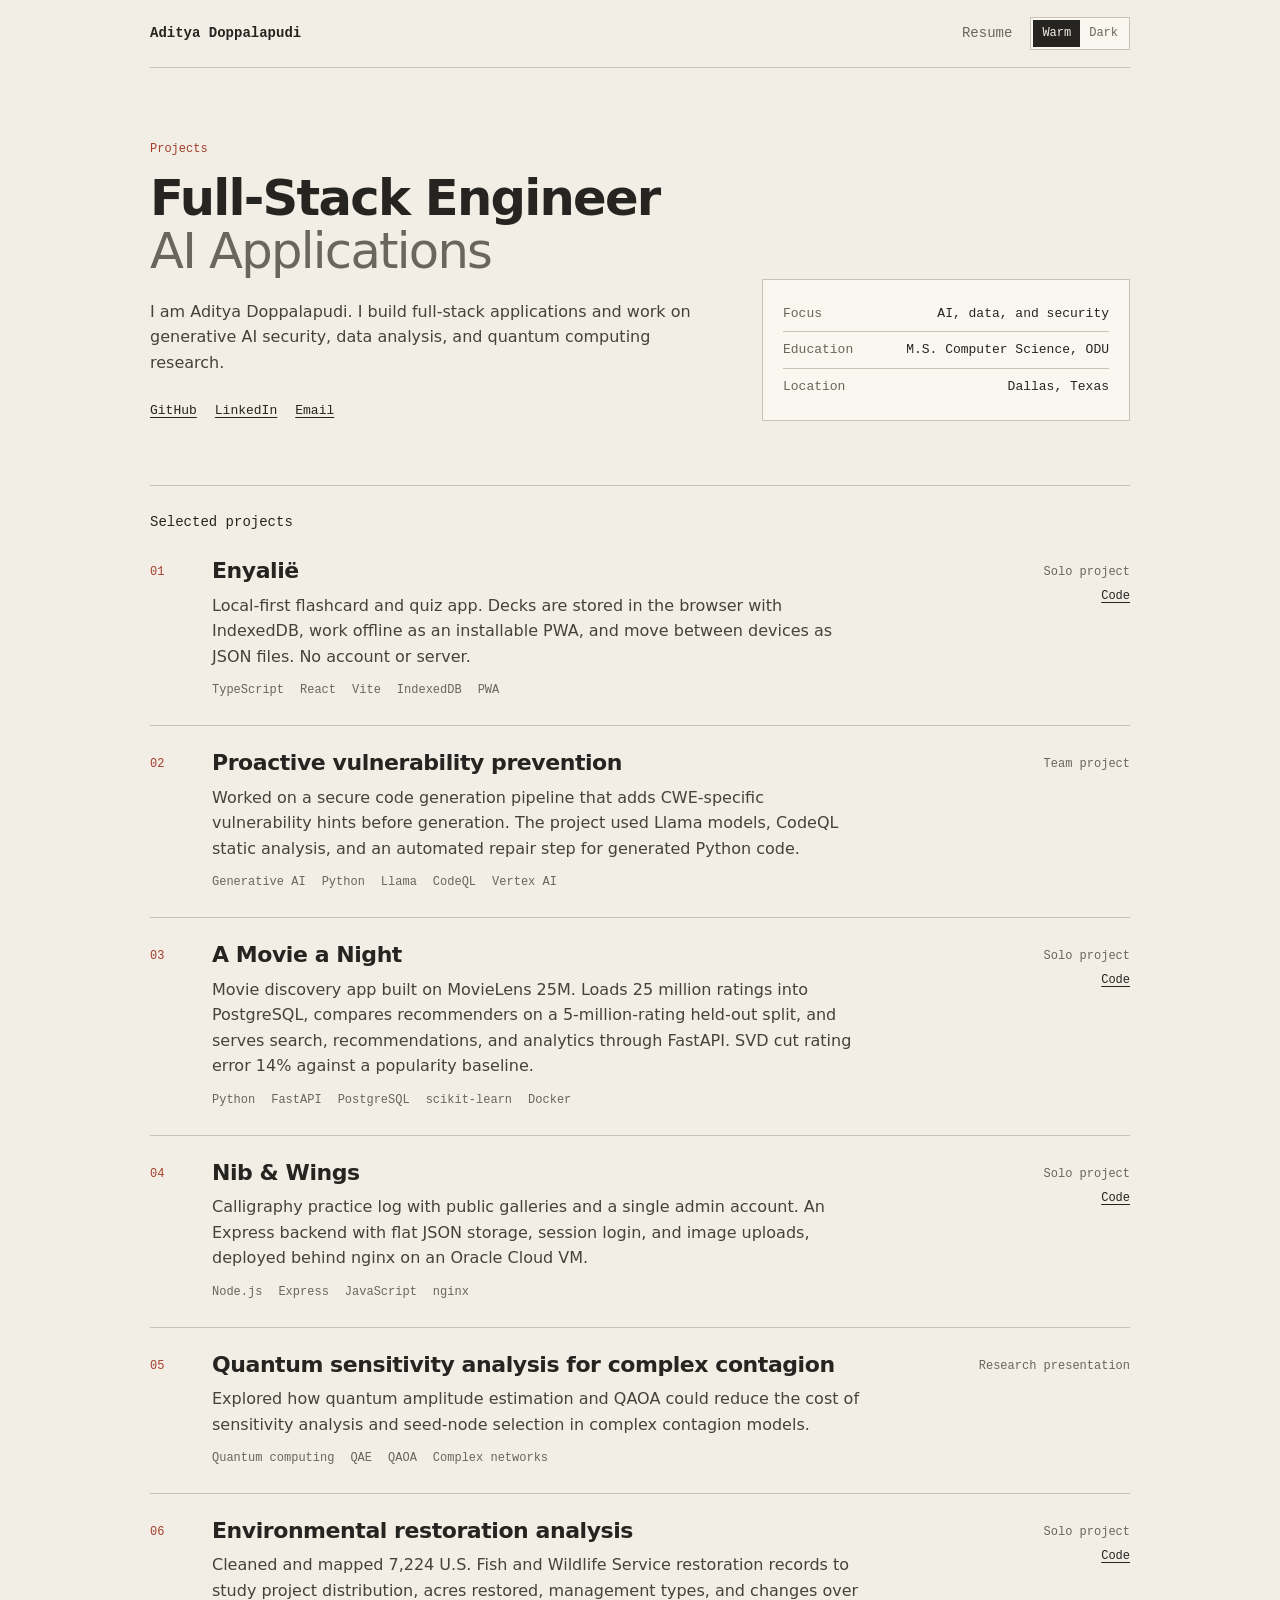
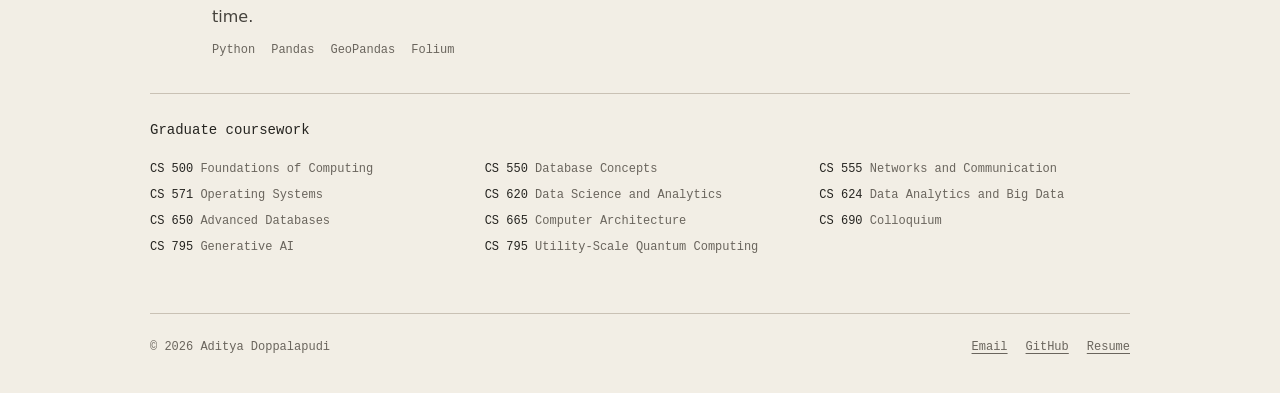
==== index.html @ 21e7d908 "Update resume" ====
<!doctype html>
<html lang="en">
<head>
  <meta charset="utf-8">
  <meta name="viewport" content="width=device-width, initial-scale=1">
  <meta name="description" content="Aditya Doppalapudi, full-stack engineer. Projects in web applications, AI security, data, and quantum computing.">
  <title>Aditya Doppalapudi | Projects</title>
  <script>
    (() => {
      const savedTheme = localStorage.getItem("portfolio-theme");
      const defaultTheme = window.matchMedia("(prefers-color-scheme: dark)").matches ? "dark" : "warm";
      document.documentElement.dataset.theme = savedTheme || defaultTheme;
    })();
  </script>
  <link rel="stylesheet" href="style.css">
</head>
<body>
  <div class="page" id="top">
    <header class="site-header">
      <a class="brand" href="#top">Aditya Doppalapudi</a>
      <div class="header-actions">
        <a href="resume.pdf" target="_blank" rel="noopener">Resume</a>
        <button class="theme-toggle" type="button">
          <span data-theme-option="warm">Warm</span>
          <span data-theme-option="dark">Dark</span>
        </button>
      </div>
    </header>

    <main>
      <section class="intro">
        <div>
          <p class="eyebrow">Projects</p>
          <h1>Full-Stack Engineer <span>AI Applications</span></h1>
          <p class="lede">I am Aditya Doppalapudi. I build full-stack applications and work on generative AI security, data analysis, and quantum computing research.</p>
          <div class="links">
            <a href="https://github.com/adidoppalapudi" target="_blank" rel="noopener">GitHub</a>
            <a href="https://www.linkedin.com/in/adityadoppalapudi/" target="_blank" rel="noopener">LinkedIn</a>
            <a href="mailto:aditya.doppalapudi@gmail.com">Email</a>
          </div>
        </div>
        <dl class="facts">
          <div><dt>Focus</dt><dd>AI, data, and security</dd></div>
          <div><dt>Education</dt><dd>M.S. Computer Science, ODU</dd></div>
          <div><dt>Location</dt><dd>Dallas, Texas</dd></div>
        </dl>
      </section>

      <section class="projects" aria-labelledby="projects-heading">
        <h2 id="projects-heading">Selected projects</h2>
        <div class="project-list">
          <article class="project">
            <span class="project-num" aria-hidden="true">01</span>
            <div class="project-body">
              <h3>Enyalië</h3>
              <p>Local-first flashcard and quiz app. Decks are stored in the browser with IndexedDB, work offline as an installable PWA, and move between devices as JSON files. No account or server.</p>
              <ul class="tags" aria-label="Technologies used">
                <li>TypeScript</li><li>React</li><li>Vite</li><li>IndexedDB</li><li>PWA</li>
              </ul>
            </div>
            <div class="project-meta">
              <span>Solo project</span>
              <a href="https://github.com/adidoppalapudi/enyalie" target="_blank" rel="noopener">Code</a>
            </div>
          </article>

          <article class="project">
            <span class="project-num" aria-hidden="true">02</span>
            <div class="project-body">
              <h3>Proactive vulnerability prevention</h3>
              <p>Worked on a secure code generation pipeline that adds CWE-specific vulnerability hints before generation. The project used Llama models, CodeQL static analysis, and an automated repair step for generated Python code.</p>
              <ul class="tags" aria-label="Technologies used">
                <li>Generative AI</li><li>Python</li><li>Llama</li><li>CodeQL</li><li>Vertex AI</li>
              </ul>
            </div>
            <div class="project-meta">
              <span>Team project</span>
            </div>
          </article>

          <article class="project">
            <span class="project-num" aria-hidden="true">03</span>
            <div class="project-body">
              <h3>A Movie a Night</h3>
              <p>Movie discovery app built on MovieLens 25M. Loads 25 million ratings into PostgreSQL, compares recommenders on a 5-million-rating held-out split, and serves search, recommendations, and analytics through FastAPI. SVD cut rating error 14% against a popularity baseline.</p>
              <ul class="tags" aria-label="Technologies used">
                <li>Python</li><li>FastAPI</li><li>PostgreSQL</li><li>scikit-learn</li><li>Docker</li>
              </ul>
            </div>
            <div class="project-meta">
              <span>Solo project</span>
              <a href="https://github.com/adidoppalapudi/a-movie-a-night" target="_blank" rel="noopener">Code</a>
            </div>
          </article>

          <article class="project">
            <span class="project-num" aria-hidden="true">04</span>
            <div class="project-body">
              <h3>Nib &amp; Wings</h3>
              <p>Calligraphy practice log with public galleries and a single admin account. An Express backend with flat JSON storage, session login, and image uploads, deployed behind nginx on an Oracle Cloud VM.</p>
              <ul class="tags" aria-label="Technologies used">
                <li>Node.js</li><li>Express</li><li>JavaScript</li><li>nginx</li>
              </ul>
            </div>
            <div class="project-meta">
              <span>Solo project</span>
              <a href="https://github.com/adidoppalapudi/nibs-and-wings" target="_blank" rel="noopener">Code</a>
            </div>
          </article>

          <article class="project">
            <span class="project-num" aria-hidden="true">05</span>
            <div class="project-body">
              <h3>Quantum sensitivity analysis for complex contagion</h3>
              <p>Explored how quantum amplitude estimation and QAOA could reduce the cost of sensitivity analysis and seed-node selection in complex contagion models.</p>
              <ul class="tags" aria-label="Topics covered">
                <li>Quantum computing</li><li>QAE</li><li>QAOA</li><li>Complex networks</li>
              </ul>
            </div>
            <div class="project-meta">
              <span>Research presentation</span>
            </div>
          </article>

          <article class="project">
            <span class="project-num" aria-hidden="true">06</span>
            <div class="project-body">
              <h3>Environmental restoration analysis</h3>
              <p>Cleaned and mapped 7,224 U.S. Fish and Wildlife Service restoration records to study project distribution, acres restored, management types, and changes over time.</p>
              <ul class="tags" aria-label="Technologies used">
                <li>Python</li><li>Pandas</li><li>GeoPandas</li><li>Folium</li>
              </ul>
            </div>
            <div class="project-meta">
              <span>Solo project</span>
              <a href="https://github.com/adidoppalapudi/CS620_Restoration_Projects" target="_blank" rel="noopener">Code</a>
            </div>
          </article>
        </div>
      </section>

      <section class="coursework" aria-labelledby="coursework-heading">
        <h2 id="coursework-heading">Graduate coursework</h2>
        <ul>
          <li><b>CS 500</b> Foundations of Computing</li>
          <li><b>CS 550</b> Database Concepts</li>
          <li><b>CS 555</b> Networks and Communication</li>
          <li><b>CS 571</b> Operating Systems</li>
          <li><b>CS 620</b> Data Science and Analytics</li>
          <li><b>CS 624</b> Data Analytics and Big Data</li>
          <li><b>CS 650</b> Advanced Databases</li>
          <li><b>CS 665</b> Computer Architecture</li>
          <li><b>CS 690</b> Colloquium</li>
          <li><b>CS 795</b> Generative AI</li>
          <li><b>CS 795</b> Utility-Scale Quantum Computing</li>
        </ul>
      </section>
    </main>

    <footer class="site-footer">
      <span>© 2026 Aditya Doppalapudi</span>
      <div>
        <a href="mailto:aditya.doppalapudi@gmail.com">Email</a>
        <a href="https://github.com/adidoppalapudi" target="_blank" rel="noopener">GitHub</a>
        <a href="resume.pdf" target="_blank" rel="noopener">Resume</a>
      </div>
    </footer>
  </div>

  <script>
    const root = document.documentElement;
    const toggle = document.querySelector(".theme-toggle");

    function updateThemeToggle() {
      const current = root.dataset.theme === "dark" ? "dark" : "warm";
      const next = current === "dark" ? "warm" : "dark";
      toggle.setAttribute("aria-label", `Color theme: ${current}. Switch to ${next}.`);
    }

    toggle.addEventListener("click", () => {
      root.dataset.theme = root.dataset.theme === "dark" ? "warm" : "dark";
      localStorage.setItem("portfolio-theme", root.dataset.theme);
      updateThemeToggle();
    });

    updateThemeToggle();
  </script>
</body>
</html>
---- style.css ----
:root {
  --background: #f2eee5;
  --surface: #faf7f0;
  --border: #c9c1b4;
  --text: #252420;
  --prose: #45423c;
  --muted: #6a655d;
  --accent: #a33d2c;

  --mono: ui-monospace, SFMono-Regular, Consolas, monospace;
  --sans: system-ui, -apple-system, "Segoe UI", Roboto, Helvetica, Arial, sans-serif;
}

:root[data-theme="dark"] {
  --background: #141210;
  --surface: #1c1917;
  --border: #38322d;
  --text: #ede8e0;
  --prose: #cbc4ba;
  --muted: #a0988d;
  --accent: #ec7a62;
}

* {
  box-sizing: border-box;
}

html {
  scroll-behavior: smooth;
}

body {
  margin: 0;
  background: var(--background);
  color: var(--text);
  font: 14px/1.65 var(--mono);
  transition: background 180ms ease, color 180ms ease;
}

a {
  color: inherit;
  text-underline-offset: 3px;
}

.page {
  width: min(980px, calc(100% - 40px));
  margin: auto;
}

.site-header {
  min-height: 68px;
  display: flex;
  align-items: center;
  justify-content: space-between;
  gap: 20px;
  border-bottom: 1px solid var(--border);
}

.brand,
.header-actions a {
  text-decoration: none;
}

.brand {
  font-weight: 700;
}

.header-actions {
  display: flex;
  align-items: center;
  gap: 18px;
}

.header-actions a,
.site-footer {
  color: var(--muted);
}

.header-actions a:hover,
.site-footer a:hover,
.links a:hover,
.project-meta a:hover {
  color: var(--accent);
}

.theme-toggle {
  display: flex;
  padding: 2px;
  border: 1px solid var(--border);
  background: var(--surface);
  color: var(--muted);
  font: inherit;
  font-size: 12px;
  cursor: pointer;
}

.theme-toggle span {
  padding: 4px 9px;
}

:root:not([data-theme="dark"]) .theme-toggle [data-theme-option="warm"],
:root[data-theme="dark"] .theme-toggle [data-theme-option="dark"] {
  background: var(--text);
  color: var(--background);
}

.theme-toggle:hover {
  border-color: var(--accent);
}

.intro {
  display: grid;
  grid-template-columns: 1.5fr 1fr;
  gap: 60px;
  padding: 72px 0 64px;
}

.eyebrow,
.project-num {
  color: var(--accent);
  font-size: 12px;
}

.eyebrow {
  margin: 0;
}

h1 {
  margin: 12px 0 20px;
  font: 700 clamp(2rem, 4.4vw, 3.1rem)/1.08 var(--sans);
  letter-spacing: -0.035em;
}

h1 span {
  display: block;
  color: var(--muted);
  font-weight: 400;
}

.lede,
.project-body p {
  margin: 0;
  color: var(--prose);
  font: 16px/1.6 var(--sans);
}

.lede {
  max-width: 54ch;
}

.links {
  display: flex;
  flex-wrap: wrap;
  gap: 18px;
  margin-top: 24px;
  font-size: 13px;
}

.facts {
  align-self: end;
  margin: 0;
  padding: 16px 20px;
  border: 1px solid var(--border);
  background: var(--surface);
  font-size: 13px;
}

.facts div {
  display: flex;
  justify-content: space-between;
  gap: 20px;
  padding: 7px 0;
  border-bottom: 1px solid var(--border);
}

.facts div:last-child {
  border: 0;
}

.facts dt {
  color: var(--muted);
}

.facts dd {
  margin: 0;
  text-align: right;
}

.projects,
.coursework {
  border-top: 1px solid var(--border);
  padding: 25px 0 0;
}

h2 {
  margin: 0 0 18px;
  font-size: 14px;
  font-weight: 500;
}

.project {
  display: grid;
  grid-template-columns: 2.75rem minmax(0, 1fr) auto;
  column-gap: 18px;
  padding: 24px 0;
  border-top: 1px solid var(--border);
}

.project:first-child {
  border-top: 0;
  padding-top: 6px;
}

.project-num,
.project-meta {
  padding-top: 5px;
}

.project h3 {
  margin: 0 0 8px;
  font: 700 22px/1.2 var(--sans);
  letter-spacing: -0.02em;
}

.project-body p {
  max-width: 64ch;
}

.tags {
  display: flex;
  flex-wrap: wrap;
  gap: 4px 16px;
  margin: 12px 0 0;
  padding: 0;
  list-style: none;
}

.tags,
.project-meta,
.coursework ul {
  color: var(--muted);
  font-size: 12px;
}

.project-meta {
  display: flex;
  flex-direction: column;
  align-items: flex-end;
  gap: 4px;
  min-width: 9.5rem;
}

.project-meta a {
  color: var(--text);
}

.coursework {
  margin-top: 8px;
}

.coursework ul {
  display: grid;
  grid-template-columns: repeat(3, 1fr);
  gap: 6px 24px;
  padding: 0;
  margin: 0;
  list-style: none;
}

.coursework b {
  color: var(--text);
  font-weight: 500;
}

.site-footer {
  display: flex;
  justify-content: space-between;
  gap: 20px;
  margin-top: 56px;
  padding: 24px 0 35px;
  border-top: 1px solid var(--border);
  font-size: 12px;
}

.site-footer div {
  display: flex;
  flex-wrap: wrap;
  gap: 18px;
}

@media (max-width: 760px) {
  .page {
    width: min(100% - 32px, 980px);
  }

  .intro,
  .coursework ul {
    grid-template-columns: 1fr;
  }

  .intro {
    gap: 30px;
    padding: 52px 0;
  }

  .facts {
    max-width: 440px;
  }

  .project {
    grid-template-columns: 2rem minmax(0, 1fr);
    column-gap: 12px;
  }

  .project-meta {
    grid-column: 2;
    flex-direction: row;
    justify-content: space-between;
    min-width: 0;
    padding-top: 12px;
  }

  .site-footer {
    display: block;
  }

  .site-footer div {
    margin-top: 14px;
  }
}

@media (prefers-reduced-motion: reduce) {
  *,
  *::before,
  *::after {
    scroll-behavior: auto !important;
    transition: none !important;
  }
}
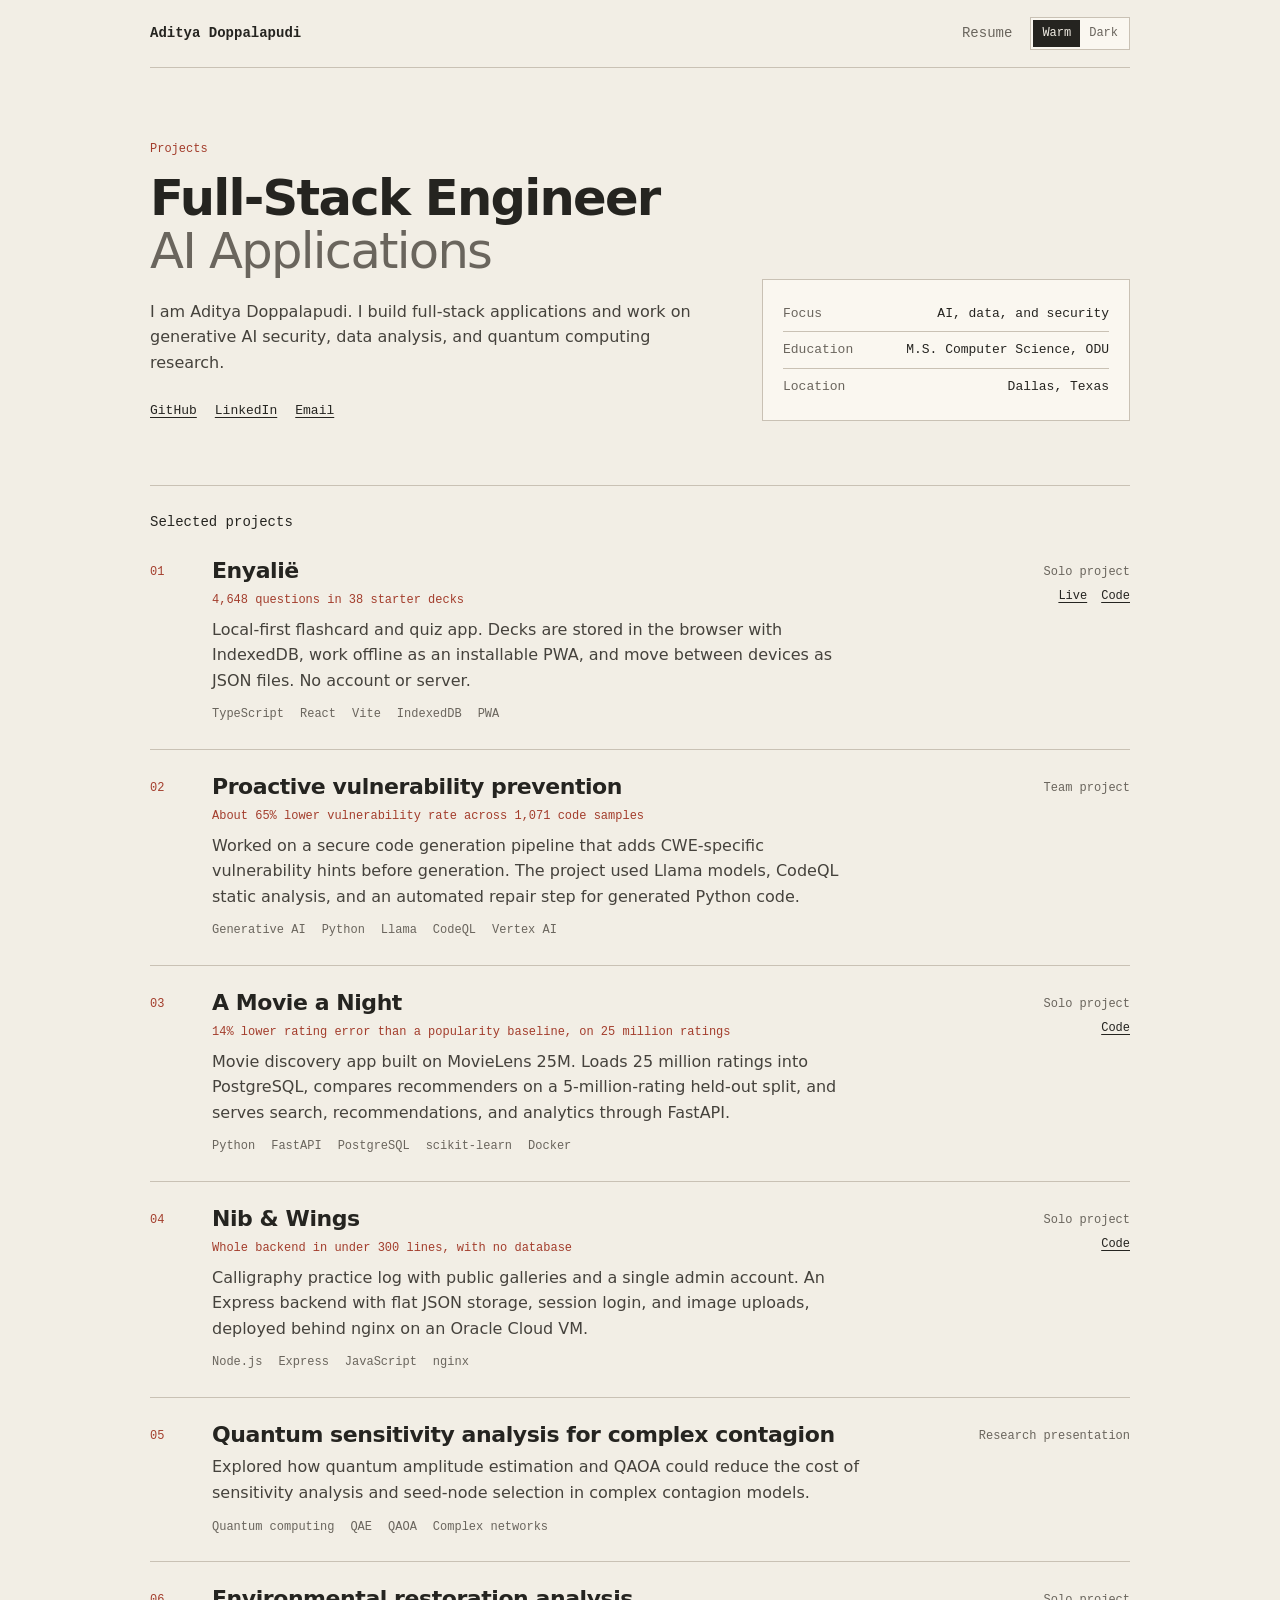
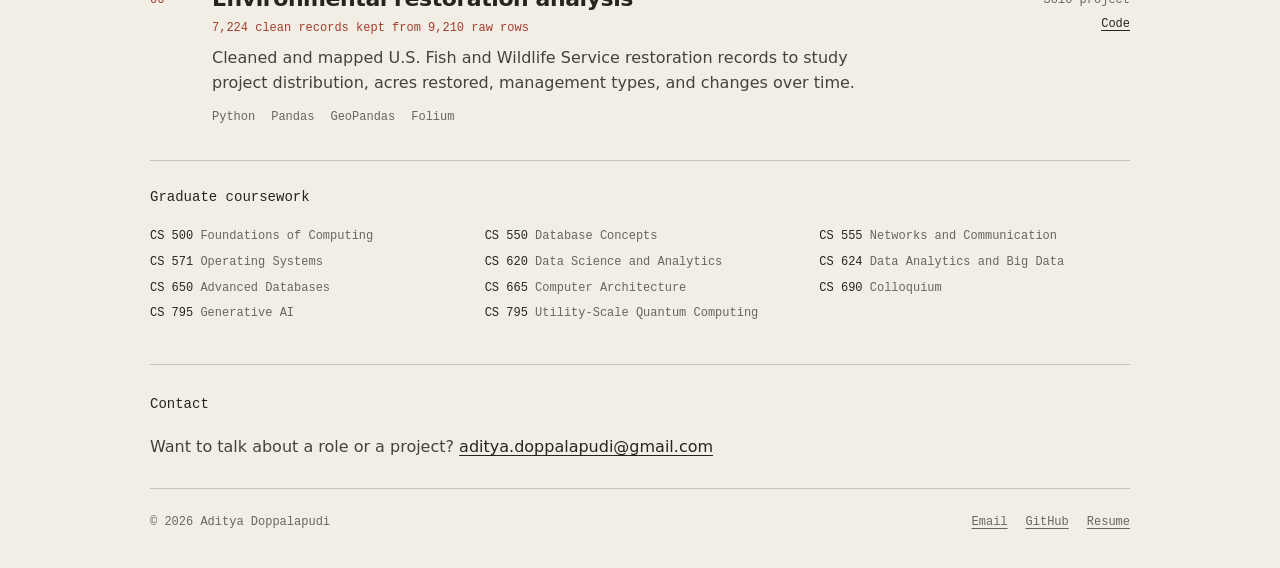
==== commit 36bdbf77: "Add project results, Enyalie live link and contact section" ====
--- a/index.html
+++ b/index.html
@@ -53,6 +53,7 @@
             <span class="project-num" aria-hidden="true">01</span>
             <div class="project-body">
               <h3>Enyalië</h3>
+              <p class="project-result">4,648 questions in 38 starter decks</p>
               <p>Local-first flashcard and quiz app. Decks are stored in the browser with IndexedDB, work offline as an installable PWA, and move between devices as JSON files. No account or server.</p>
               <ul class="tags" aria-label="Technologies used">
                 <li>TypeScript</li><li>React</li><li>Vite</li><li>IndexedDB</li><li>PWA</li>
@@ -60,7 +61,10 @@
             </div>
             <div class="project-meta">
               <span>Solo project</span>
-              <a href="https://github.com/adidoppalapudi/enyalie" target="_blank" rel="noopener">Code</a>
+              <span class="project-links">
+                <a href="https://adidoppalapudi.github.io/enyalie/" target="_blank" rel="noopener">Live</a>
+                <a href="https://github.com/adidoppalapudi/enyalie" target="_blank" rel="noopener">Code</a>
+              </span>
             </div>
           </article>
 
@@ -68,6 +72,7 @@
             <span class="project-num" aria-hidden="true">02</span>
             <div class="project-body">
               <h3>Proactive vulnerability prevention</h3>
+              <p class="project-result">About 65% lower vulnerability rate across 1,071 code samples</p>
               <p>Worked on a secure code generation pipeline that adds CWE-specific vulnerability hints before generation. The project used Llama models, CodeQL static analysis, and an automated repair step for generated Python code.</p>
               <ul class="tags" aria-label="Technologies used">
                 <li>Generative AI</li><li>Python</li><li>Llama</li><li>CodeQL</li><li>Vertex AI</li>
@@ -82,7 +87,8 @@
             <span class="project-num" aria-hidden="true">03</span>
             <div class="project-body">
               <h3>A Movie a Night</h3>
-              <p>Movie discovery app built on MovieLens 25M. Loads 25 million ratings into PostgreSQL, compares recommenders on a 5-million-rating held-out split, and serves search, recommendations, and analytics through FastAPI. SVD cut rating error 14% against a popularity baseline.</p>
+              <p class="project-result">14% lower rating error than a popularity baseline, on 25 million ratings</p>
+              <p>Movie discovery app built on MovieLens 25M. Loads 25 million ratings into PostgreSQL, compares recommenders on a 5-million-rating held-out split, and serves search, recommendations, and analytics through FastAPI.</p>
               <ul class="tags" aria-label="Technologies used">
                 <li>Python</li><li>FastAPI</li><li>PostgreSQL</li><li>scikit-learn</li><li>Docker</li>
               </ul>
@@ -97,6 +103,7 @@
             <span class="project-num" aria-hidden="true">04</span>
             <div class="project-body">
               <h3>Nib &amp; Wings</h3>
+              <p class="project-result">Whole backend in under 300 lines, with no database</p>
               <p>Calligraphy practice log with public galleries and a single admin account. An Express backend with flat JSON storage, session login, and image uploads, deployed behind nginx on an Oracle Cloud VM.</p>
               <ul class="tags" aria-label="Technologies used">
                 <li>Node.js</li><li>Express</li><li>JavaScript</li><li>nginx</li>
@@ -126,7 +133,8 @@
             <span class="project-num" aria-hidden="true">06</span>
             <div class="project-body">
               <h3>Environmental restoration analysis</h3>
-              <p>Cleaned and mapped 7,224 U.S. Fish and Wildlife Service restoration records to study project distribution, acres restored, management types, and changes over time.</p>
+              <p class="project-result">7,224 clean records kept from 9,210 raw rows</p>
+              <p>Cleaned and mapped U.S. Fish and Wildlife Service restoration records to study project distribution, acres restored, management types, and changes over time.</p>
               <ul class="tags" aria-label="Technologies used">
                 <li>Python</li><li>Pandas</li><li>GeoPandas</li><li>Folium</li>
               </ul>
@@ -155,6 +163,11 @@
           <li><b>CS 795</b> Utility-Scale Quantum Computing</li>
         </ul>
       </section>
+
+      <section class="contact" aria-labelledby="contact-heading">
+        <h2 id="contact-heading">Contact</h2>
+        <p>Want to talk about a role or a project? <a href="mailto:aditya.doppalapudi@gmail.com">aditya.doppalapudi@gmail.com</a></p>
+      </section>
     </main>
 
     <footer class="site-footer">
--- a/style.css
+++ b/style.css
@@ -78,6 +78,7 @@
 
 .header-actions a:hover,
 .site-footer a:hover,
+.contact a:hover,
 .links a:hover,
 .project-meta a:hover {
   color: var(--accent);
@@ -217,13 +218,20 @@
 }
 
 .project h3 {
-  margin: 0 0 8px;
+  margin: 0 0 6px;
   font: 700 22px/1.2 var(--sans);
   letter-spacing: -0.02em;
 }
 
 .project-body p {
   max-width: 64ch;
+}
+
+.project-body .project-result {
+  max-width: none;
+  margin: 0 0 8px;
+  color: var(--accent);
+  font: 12px/1.5 var(--mono);
 }
 
 .tags {
@@ -250,8 +258,26 @@
   min-width: 9.5rem;
 }
 
-.project-meta a {
+.project-meta a,
+.contact a {
   color: var(--text);
+}
+
+.project-links {
+  display: flex;
+  gap: 14px;
+}
+
+.contact {
+  margin-top: 40px;
+  padding-top: 28px;
+  border-top: 1px solid var(--border);
+}
+
+.contact p {
+  margin: 0;
+  color: var(--prose);
+  font: 16px/1.6 var(--sans);
 }
 
 .coursework {
@@ -276,7 +302,7 @@
   display: flex;
   justify-content: space-between;
   gap: 20px;
-  margin-top: 56px;
+  margin-top: 28px;
   padding: 24px 0 35px;
   border-top: 1px solid var(--border);
   font-size: 12px;
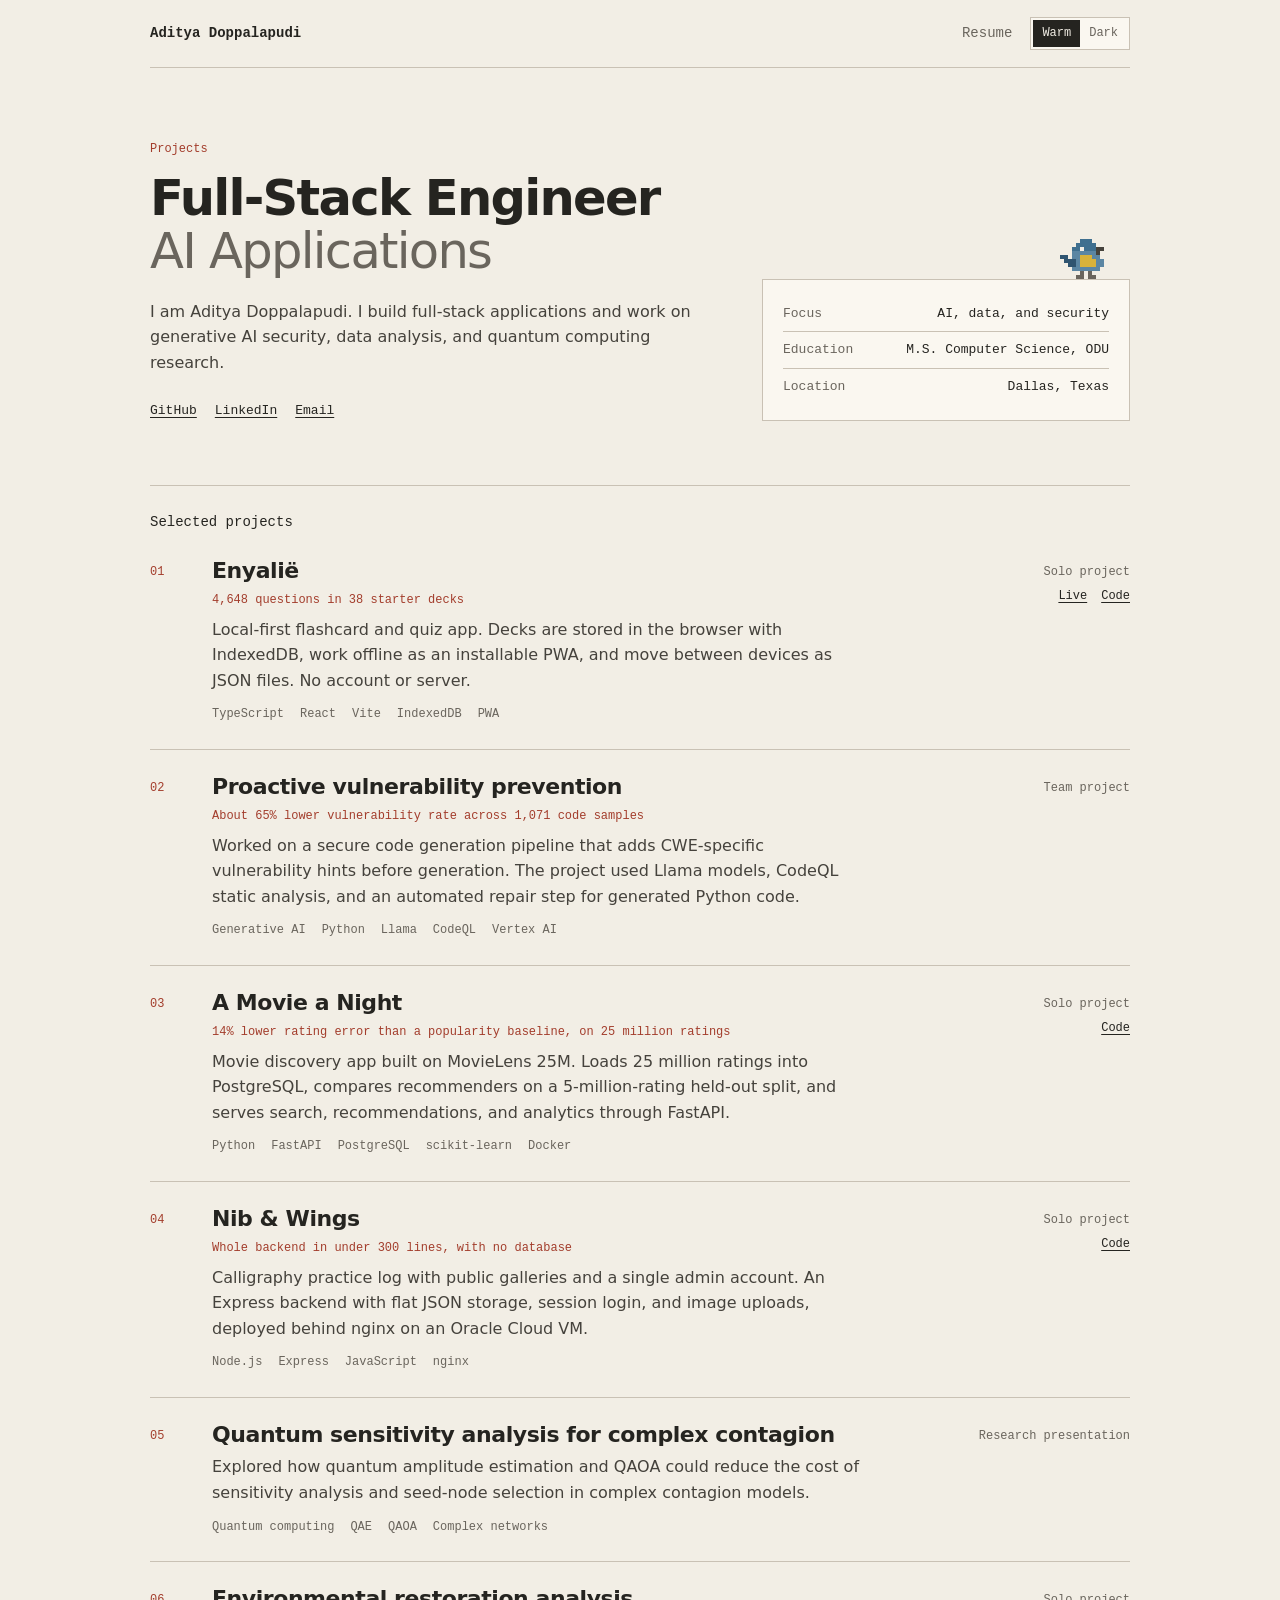
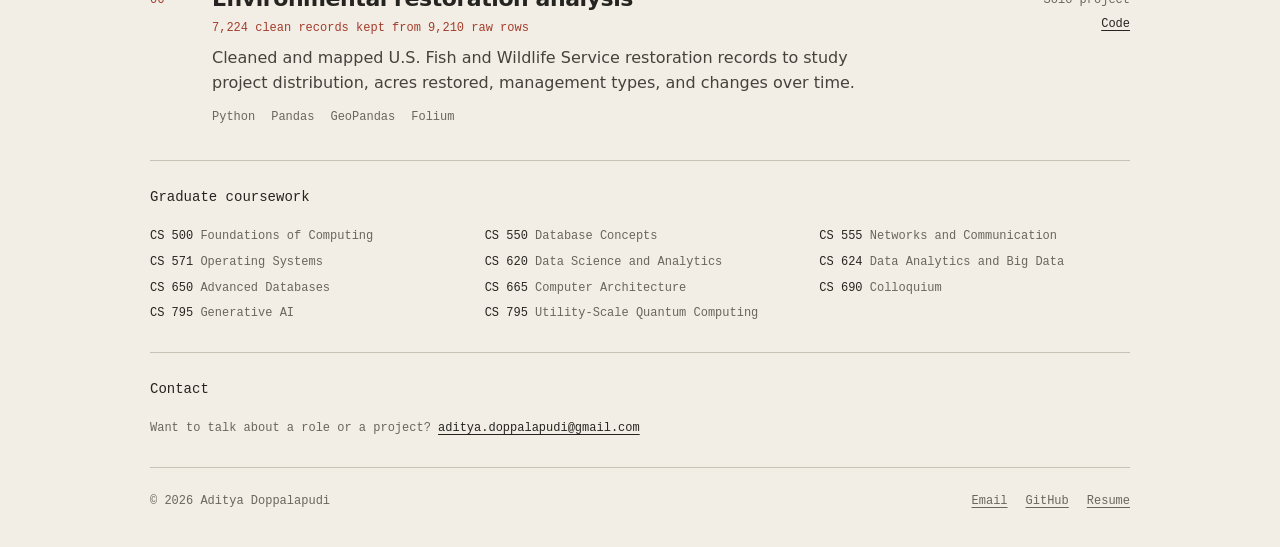
==== commit 864199a3: "Add pixel bird and match contact section style" ====
--- a/index.html
+++ b/index.html
@@ -198,5 +198,6 @@
 
     updateThemeToggle();
   </script>
+  <script src="bird.js" defer></script>
 </body>
 </html>
--- a/style.css
+++ b/style.css
@@ -188,7 +188,8 @@
 }
 
 .projects,
-.coursework {
+.coursework,
+.contact {
   border-top: 1px solid var(--border);
   padding: 25px 0 0;
 }
@@ -269,15 +270,13 @@
 }
 
 .contact {
-  margin-top: 40px;
-  padding-top: 28px;
-  border-top: 1px solid var(--border);
+  margin-top: 28px;
 }
 
 .contact p {
   margin: 0;
-  color: var(--prose);
-  font: 16px/1.6 var(--sans);
+  color: var(--muted);
+  font-size: 12px;
 }
 
 .coursework {
@@ -355,6 +354,83 @@
   }
 }
 
+/* Bird: sits on the page's horizontal lines and can be dragged. */
+.page {
+  position: relative;
+}
+
+.bird {
+  position: absolute;
+  z-index: 3;
+  cursor: grab;
+  touch-action: none;
+  user-select: none;
+  transform-origin: 50% 100%;
+}
+
+.bird.dragging {
+  cursor: grabbing;
+}
+
+.bird canvas {
+  display: block;
+  width: 100%;
+  height: 100%;
+  image-rendering: pixelated;
+  animation: bob 2.6s ease-in-out infinite;
+}
+
+.bird.dragging canvas,
+.bird.falling canvas {
+  animation: flap 0.18s steps(2) infinite;
+}
+
+.bird.landed {
+  animation: land 0.22s ease-out;
+}
+
+.bird-note {
+  position: absolute;
+  left: 70%;
+  top: -14px;
+  color: var(--accent);
+  font-size: 13px;
+  opacity: 0;
+  pointer-events: none;
+}
+
+.bird-note.show {
+  animation: note 1.1s ease-out;
+}
+
+@keyframes bob {
+  0%, 100% { transform: translateY(0); }
+  50% { transform: translateY(-2px); }
+}
+
+@keyframes flap {
+  0% { transform: translateY(-3px) rotate(-4deg); }
+  100% { transform: translateY(1px) rotate(3deg); }
+}
+
+@keyframes land {
+  0% { transform: scale(1.12, 0.82); }
+  100% { transform: scale(1, 1); }
+}
+
+@keyframes note {
+  0% { opacity: 0; transform: translate(0, 4px); }
+  25% { opacity: 1; }
+  100% { opacity: 0; transform: translate(10px, -14px); }
+}
+
+@media (prefers-reduced-motion: reduce) {
+  .bird canvas,
+  .bird.landed {
+    animation: none !important;
+  }
+}
+
 @media (prefers-reduced-motion: reduce) {
   *,
   *::before,
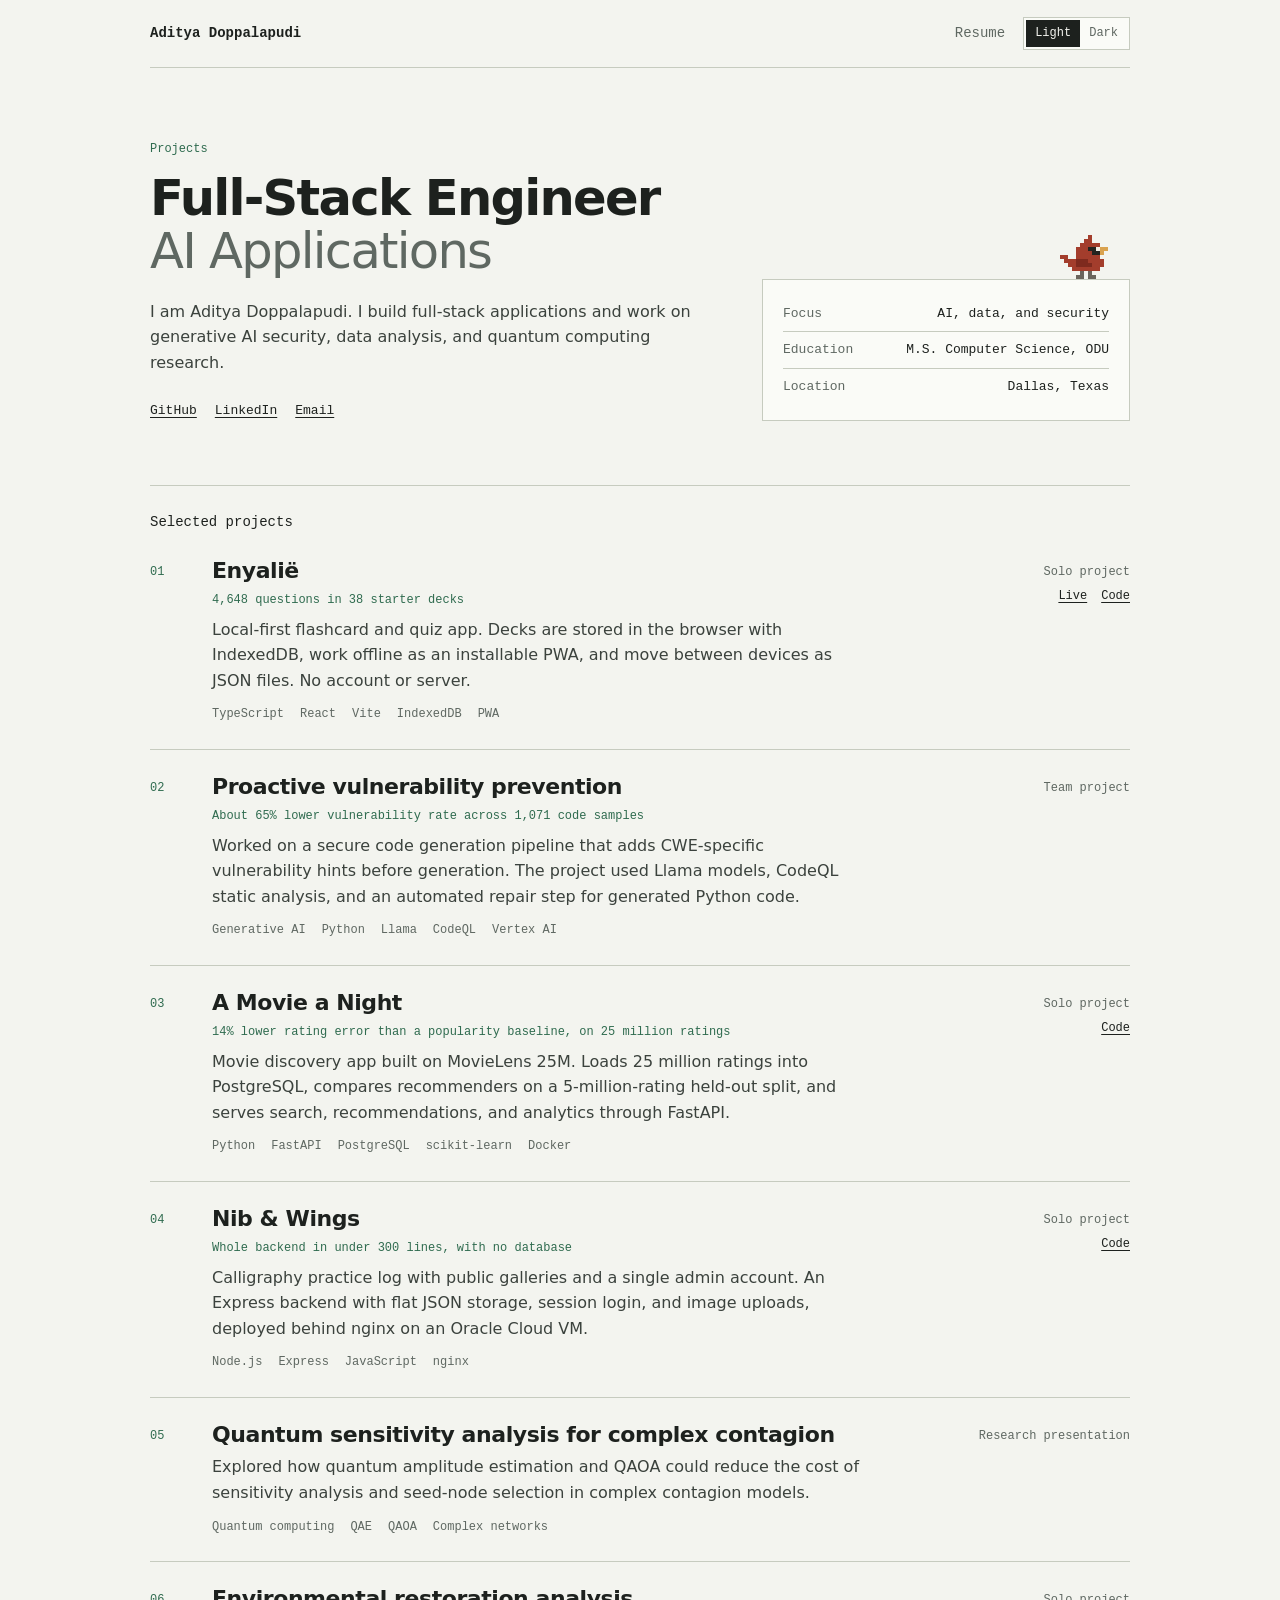
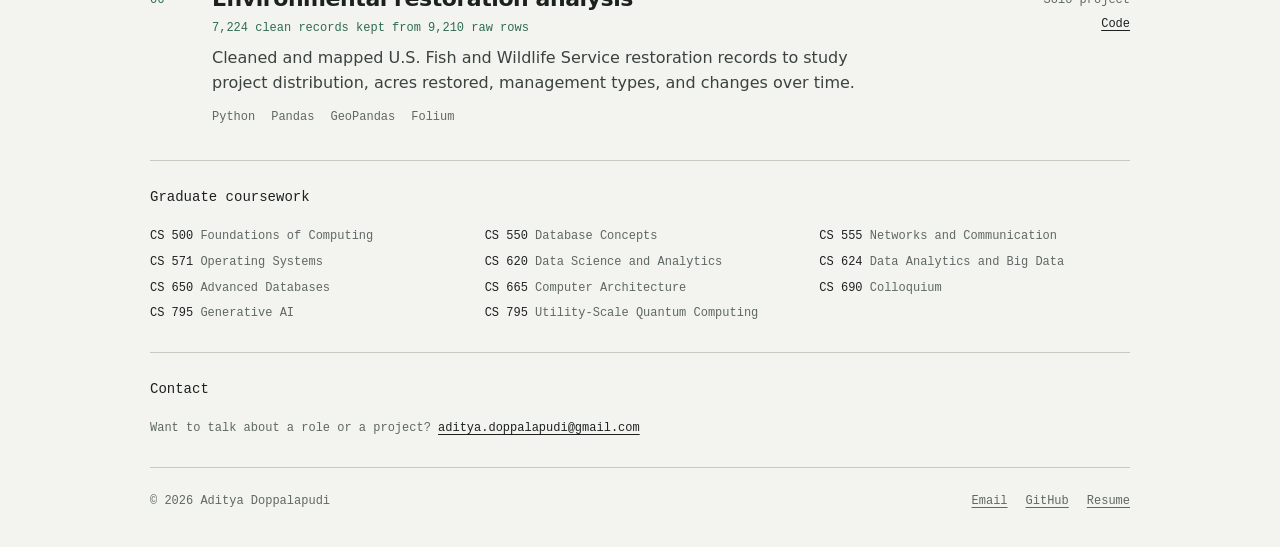
==== commit 4dfa24d4: "Switch to ink and moss colours" ====
--- a/index.html
+++ b/index.html
@@ -21,7 +21,7 @@
       <div class="header-actions">
         <a href="resume.pdf" target="_blank" rel="noopener">Resume</a>
         <button class="theme-toggle" type="button">
-          <span data-theme-option="warm">Warm</span>
+          <span data-theme-option="warm">Light</span>
           <span data-theme-option="dark">Dark</span>
         </button>
       </div>
@@ -187,7 +187,8 @@
     function updateThemeToggle() {
       const current = root.dataset.theme === "dark" ? "dark" : "warm";
       const next = current === "dark" ? "warm" : "dark";
-      toggle.setAttribute("aria-label", `Color theme: ${current}. Switch to ${next}.`);
+      const name = (theme) => (theme === "dark" ? "dark" : "light");
+      toggle.setAttribute("aria-label", `Color theme: ${name(current)}. Switch to ${name(next)}.`);
     }
 
     toggle.addEventListener("click", () => {
--- a/style.css
+++ b/style.css
@@ -1,24 +1,24 @@
 :root {
-  --background: #f2eee5;
-  --surface: #faf7f0;
-  --border: #c9c1b4;
-  --text: #252420;
-  --prose: #45423c;
-  --muted: #6a655d;
-  --accent: #a33d2c;
+  --background: #f3f4ef;
+  --surface: #fafbf7;
+  --border: #c6cbbf;
+  --text: #1d211e;
+  --prose: #3b423d;
+  --muted: #5f6862;
+  --accent: #2f6b4f;
 
   --mono: ui-monospace, SFMono-Regular, Consolas, monospace;
   --sans: system-ui, -apple-system, "Segoe UI", Roboto, Helvetica, Arial, sans-serif;
 }
 
 :root[data-theme="dark"] {
-  --background: #141210;
-  --surface: #1c1917;
-  --border: #38322d;
-  --text: #ede8e0;
-  --prose: #cbc4ba;
-  --muted: #a0988d;
-  --accent: #ec7a62;
+  --background: #0f1311;
+  --surface: #161b18;
+  --border: #2c3530;
+  --text: #e6ebe7;
+  --prose: #c2cbc5;
+  --muted: #94a099;
+  --accent: #7cc4a0;
 }
 
 * {
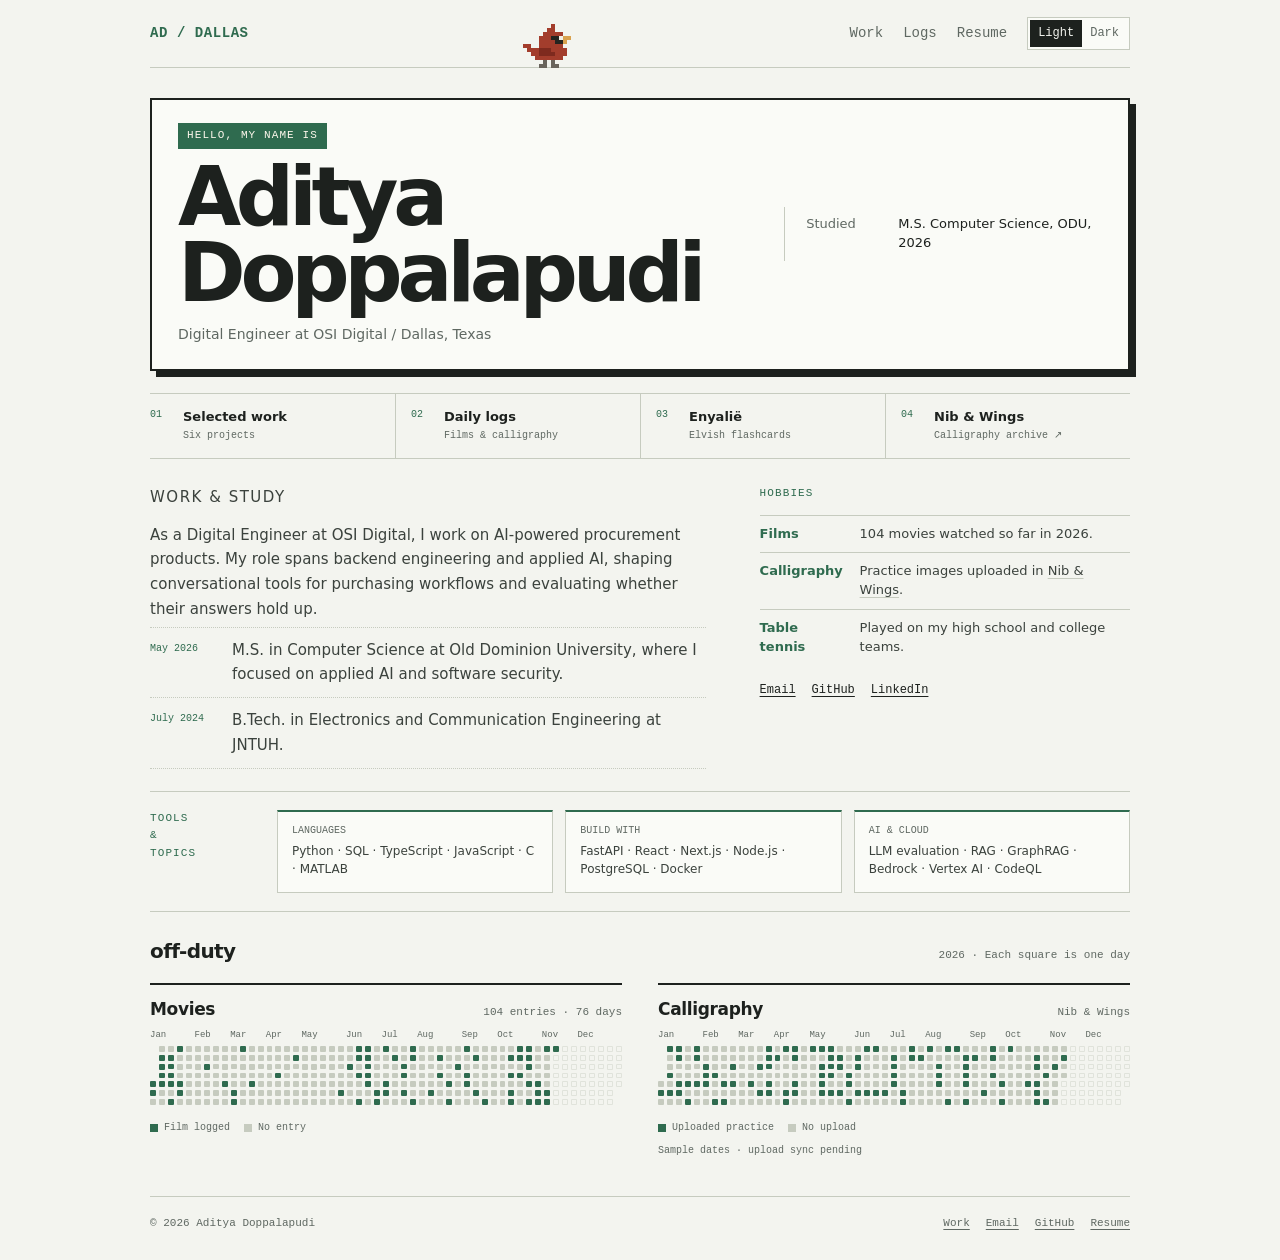
==== commit f4ea72cd: "Add about page and personal activity logs" ====
--- a/index.html
+++ b/index.html
@@ -3,202 +3,316 @@
 <head>
   <meta charset="utf-8">
   <meta name="viewport" content="width=device-width, initial-scale=1">
-  <meta name="description" content="Aditya Doppalapudi, full-stack engineer. Projects in web applications, AI security, data, and quantum computing.">
-  <title>Aditya Doppalapudi | Projects</title>
+  <meta name="description" content="Aditya Doppalapudi, digital engineer in Dallas. Software, films, calligraphy, and table tennis.">
+  <title>Aditya Doppalapudi</title>
   <script>
     (() => {
-      const savedTheme = localStorage.getItem("portfolio-theme");
-      const defaultTheme = window.matchMedia("(prefers-color-scheme: dark)").matches ? "dark" : "warm";
-      document.documentElement.dataset.theme = savedTheme || defaultTheme;
+      try {
+        const savedTheme = localStorage.getItem("portfolio-theme");
+        const savedDarkPalette = localStorage.getItem("portfolio-dark-palette") || localStorage.getItem("portfolio-palette-preview");
+        const darkPalette = ["amber", "night"].includes(savedDarkPalette) ? savedDarkPalette : "amber";
+        document.documentElement.dataset.theme = savedTheme === "dark" ? "dark" : "light";
+        document.documentElement.dataset.palette = savedTheme === "dark" ? darkPalette : "ink-moss";
+      } catch {
+        document.documentElement.dataset.theme = "light";
+        document.documentElement.dataset.palette = "ink-moss";
+      }
     })();
   </script>
   <link rel="stylesheet" href="style.css">
+  <style>
+    :root {
+      --background: #f3f4ef;
+      --surface: #fafbf7;
+      --border: #c6cbbf;
+      --text: #1d211e;
+      --prose: #3b423d;
+      --muted: #5f6862;
+      --accent: #2f6b4f;
+      --accent-strong: #285c43;
+      --mono: ui-monospace, SFMono-Regular, Consolas, monospace;
+      --sans: system-ui, -apple-system, "Segoe UI", Roboto, Helvetica, Arial, sans-serif;
+    }
+    :root[data-palette="ink-moss"] {
+      --background: #f3f4ef;
+      --surface: #fafbf7;
+      --border: #c6cbbf;
+      --text: #1d211e;
+      --prose: #3b423d;
+      --muted: #5f6862;
+      --accent: #2f6b4f;
+      --accent-strong: #285c43;
+    }
+    :root[data-palette="amber"][data-theme="dark"] {
+      --background: #1b1712;
+      --surface: #282117;
+      --border: #4d3b24;
+      --text: #f7ead2;
+      --prose: #dfceb2;
+      --muted: #ad9977;
+      --accent: #ffbd45;
+      --accent-strong: #ffd16f;
+    }
+    :root[data-palette="night"][data-theme="dark"] {
+      --background: #091211;
+      --surface: #101c1b;
+      --border: #203633;
+      --text: #d6eeee;
+      --prose: #b1cbca;
+      --muted: #819c9b;
+      --accent: #31d8c2;
+      --accent-strong: #5be6d5;
+    }
+    body { background:var(--background); color:var(--text); font:14px/1.6 var(--mono); }
+    a { text-underline-offset:3px; }
+    .page { width:min(980px,calc(100% - 40px)); margin:auto; }
+    .site-header { min-height:68px; border-color:var(--border); }
+    .brand,.header-actions a { text-decoration:none; }
+    .brand { color:var(--accent); font-weight:700; letter-spacing:.04em; }
+    .header-actions { gap:20px; }
+    .header-actions a,.site-footer { color:var(--muted); }
+    .header-actions a:hover,.site-footer a:hover,.contact a:hover { color:var(--accent); }
+    .theme-toggle { border-color:var(--border); background:var(--surface); color:var(--muted); cursor:pointer; }
+    .theme-toggle span { padding:4px 8px; }
+    :root:not([data-theme="dark"]) .theme-toggle [data-theme-option="light"],
+    :root[data-theme="dark"] .theme-toggle [data-theme-option="dark"] { background:var(--text); color:var(--background); }
+    .palette-picker { display:none; justify-content:flex-end; align-items:center; flex-wrap:wrap; gap:7px; margin:14px 0 0; }
+    :root[data-theme="dark"] .palette-picker { display:flex; }
+    .palette-choice { display:inline-flex; align-items:center; gap:7px; padding:5px 8px; border:1px solid transparent; border-radius:2px; background:transparent; color:var(--muted); font:10px var(--mono); cursor:pointer; }
+    .palette-choice:hover,.palette-choice[aria-pressed="true"] { border-color:var(--border); background:var(--surface); color:var(--text); }
+    .palette-swatch { width:9px; height:9px; border-radius:50%; background:var(--swatch); box-shadow:0 0 0 1px color-mix(in srgb,var(--text) 18%, transparent); }
+    .palette-choice[data-dark-palette-choice] { display:inline-flex; }
+
+    .nameplate { position:relative; display:grid; grid-template-columns:minmax(0,1.35fr) minmax(250px,.75fr); gap:34px; align-items:center; margin:30px 0 0; padding:23px 26px 24px; border:2px solid var(--text); background:var(--surface); box-shadow:6px 6px 0 var(--text); }
+    .nameplate > div,.quick-facts { min-width:0; }
+    .hello { display:inline-block; margin:0 0 10px; padding:4px 9px; background:var(--accent); color:#fff8ed; font-size:11px; letter-spacing:.1em; text-transform:uppercase; }
+    .nameplate h1 { margin:0; font:750 clamp(2.8rem,6.6vw,5.1rem)/.94 var(--sans); letter-spacing:-.065em; }
+    .role { margin:12px 0 0; color:var(--muted); font:500 14px/1.5 var(--sans); }
+    .quick-facts { margin:0; padding:0 0 0 21px; border-left:1px solid var(--border); list-style:none; }
+    .quick-facts li { display:grid; grid-template-columns:82px minmax(0,1fr); gap:10px; padding:8px 0; border-bottom:1px solid var(--border); font:13px/1.45 var(--sans); }
+    .quick-facts li:last-child { border-bottom:0; }
+    .quick-facts b { color:var(--muted); font-weight:500; }
+    .quick-facts li > span { min-width:0; overflow-wrap:anywhere; }
+    .quick-facts a { color:var(--accent); }
+
+    .site-index { display:flex; flex-wrap:wrap; gap:8px 23px; margin:28px 0 0; padding:0 0 20px; border-bottom:1px solid var(--border); list-style:none; }
+    .site-index a { color:var(--muted); text-decoration:none; font-size:12px; }
+    .site-index a:hover { color:var(--accent); }
+    .site-index .index-label { color:var(--accent); }
+
+    .site-map { display:grid; grid-template-columns:repeat(4,minmax(0,1fr)); margin:22px 0 0; border-top:1px solid var(--border); border-bottom:1px solid var(--border); }
+    .site-map a { display:grid; grid-template-columns:25px 1fr; gap:8px; min-height:64px; align-content:center; padding:10px 13px 10px 0; color:var(--text); text-decoration:none; }
+    .site-map a + a { padding-left:15px; border-left:1px solid var(--border); }
+    .site-map a:hover .map-title { color:var(--accent); }
+    .map-number { color:var(--accent); font:10px var(--mono); }
+    .map-title { display:block; font:600 13px/1.3 var(--sans); }
+    .map-note { display:block; margin-top:3px; color:var(--muted); font:10px/1.35 var(--mono); }
+
+    .about-grid { display:grid; grid-template-columns:minmax(0,1.2fr) minmax(260px,.8fr); gap:54px; padding:26px 0 22px; }
+    .section-label { margin:0 0 12px; color:var(--accent); font-size:11px; letter-spacing:.1em; text-transform:uppercase; }
+    .bio p { max-width:64ch; margin:0 0 13px; color:var(--prose); font:15px/1.65 var(--sans); }
+    .bio p:last-of-type { margin-bottom:0; }
+    .study-list { margin-top:5px; border-top:1px dotted var(--border); }
+    .study-entry { display:grid; grid-template-columns:70px minmax(0,1fr); gap:12px; padding:10px 0; border-bottom:1px dotted var(--border); }
+    .study-entry time { padding-top:3px; color:var(--accent); font:10px/1.5 var(--mono); }
+    .bio .study-entry p { margin:0; }
+    .links { display:flex; flex-wrap:wrap; gap:16px; margin-top:15px; font-size:12px; }
+    .hobbies { margin:0; padding:0; list-style:none; }
+    .hobbies li { display:grid; grid-template-columns:88px 1fr; gap:12px; padding:9px 0; border-top:1px solid var(--border); font:13px/1.45 var(--sans); }
+    .hobbies b { color:var(--accent); font-weight:600; }
+    .hobbies span { color:var(--prose); }
+    .hobbies a { color:inherit; text-decoration-color:var(--border); text-underline-offset:3px; }
+    .hobbies a:hover { color:var(--accent); }
+    .skills { display:grid; grid-template-columns:115px repeat(3,minmax(0,1fr)); gap:12px; padding:18px 0; border-top:1px solid var(--border); border-bottom:1px solid var(--border); }
+    .skills h2 { margin:0; color:var(--accent); font:11px/1.6 var(--mono); letter-spacing:.1em; text-transform:uppercase; }
+    .skills h2 span { display:block; }
+    .skill-group { min-width:0; padding:13px 14px; border:1px solid var(--border); border-top:2px solid var(--accent); background:var(--surface); }
+    .skill-group h3 { margin:0 0 6px; color:var(--muted); font:10px var(--mono); font-weight:400; text-transform:uppercase; }
+    .skill-group p { margin:0; color:var(--prose); font:12px/1.55 var(--sans); }
+
+    .daily-logs { padding:27px 0 16px; }
+    .logs-heading { display:flex; flex-wrap:wrap; align-items:baseline; justify-content:space-between; gap:8px; margin-bottom:18px; }
+    .logs-heading h2 { margin:0; font:600 20px/1.25 var(--sans); letter-spacing:-.03em; }
+    .logs-heading p { margin:0; color:var(--muted); font-size:11px; }
+    .logs-columns { display:grid; grid-template-columns:repeat(2,minmax(0,1fr)); gap:36px; }
+    .daily-log { min-width:0; padding-top:13px; border-top:2px solid var(--text); }
+    .log-heading { display:flex; flex-wrap:wrap; align-items:baseline; justify-content:space-between; gap:8px; margin-bottom:10px; }
+    .log-heading h3 { margin:0; font:600 17px/1.3 var(--sans); letter-spacing:-.02em; }
+    .log-heading span { color:var(--muted); font:11px var(--mono); }
+    .log-scroll { overflow-x:auto; padding:0 0 7px; }
+    .log-months { display:grid; grid-template-columns:repeat(53,minmax(0,1fr)); min-width:390px; margin-bottom:6px; color:var(--muted); font:9px var(--mono); }
+    .log-grid { display:grid; grid-template-rows:repeat(7,1fr); grid-auto-flow:column; grid-template-columns:repeat(53,minmax(0,1fr)); gap:3px; min-width:390px; }
+    .log-day { display:block; aspect-ratio:1; background:var(--border); border-radius:1px; }
+    .log-day.active { background:var(--accent); }
+    .log-day.future { background:transparent; box-shadow:inset 0 0 0 1px var(--border); opacity:.4; }
+    .log-day.padding { visibility:hidden; }
+    .log-day:focus-visible { outline:2px solid var(--accent); outline-offset:2px; }
+    .movie-detail { margin:10px 0 0; padding:9px 11px; border-left:2px solid var(--accent); background:var(--surface); color:var(--prose); font:12px/1.5 var(--sans); overflow-wrap:anywhere; }
+    .movie-detail[hidden] { display:none; }
+    .log-caption { display:flex; flex-wrap:wrap; gap:8px 14px; margin:8px 0 0; color:var(--muted); font:10px/1.5 var(--mono); }
+    .log-caption span { display:inline-flex; align-items:center; gap:6px; }
+    .log-caption i { width:8px; height:8px; background:var(--accent); }
+    .log-caption .empty { background:var(--border); }
+    .log-note { margin:8px 0 0; color:var(--muted); font:10px/1.5 var(--mono); }
+    .site-footer { display:flex; justify-content:space-between; gap:20px; margin-top:22px; padding:18px 0 28px; border-top:1px solid var(--border); font-size:11px; }
+    .site-footer div { display:flex; flex-wrap:wrap; gap:16px; }
+
+    @media(max-width:760px) {
+      .page { width:min(100% - 32px,980px); }
+      .site-header { gap:12px; }
+      .header-actions { gap:11px; }
+      .header-actions a { font-size:12px; }
+      .palette-picker { justify-content:flex-start; margin-top:10px; }
+      .palette-choice { padding:5px 6px; font-size:9px; }
+      .nameplate { grid-template-columns:1fr; gap:17px; margin-top:20px; padding:19px 18px; }
+      .nameplate h1 { font-size:clamp(1.1rem,10vw,4rem); }
+      .quick-facts { padding:7px 0 0; border-left:0; border-top:1px solid var(--border); }
+      .quick-facts li { grid-template-columns:1fr; gap:3px; }
+      .about-grid { grid-template-columns:1fr; gap:24px; padding:23px 0 19px; }
+      .site-map { grid-template-columns:repeat(2,minmax(0,1fr)); }
+      .site-map a { min-height:58px; padding:8px 10px 8px 0; }
+      .site-map a:nth-child(3) { border-left:0; padding-left:0; }
+      .site-map a:nth-child(n+3) { border-top:1px solid var(--border); }
+      .skills { grid-template-columns:1fr 1fr; gap:14px 18px; }
+      .skills h2 { grid-column:1/-1; }
+      .logs-columns { grid-template-columns:1fr; gap:23px; }
+      .site-footer { display:block; }
+      .site-footer div { margin-top:10px; }
+    }
+    @media(max-width:390px) {
+      .brand { font-size:12px; }
+      .header-actions { gap:8px; }
+      .header-actions a { font-size:11px; }
+      .theme-toggle span { padding:4px 5px; }
+    }
+  </style>
 </head>
 <body>
   <div class="page" id="top">
-    <header class="site-header">
-      <a class="brand" href="#top">Aditya Doppalapudi</a>
-      <div class="header-actions">
+    <header class="site-header" data-perch>
+      <a class="brand" href="#top" aria-label="Aditya Doppalapudi home">AD / DALLAS</a>
+      <nav class="header-actions" aria-label="Main navigation">
+        <a href="work/">Work</a>
+        <a href="#daily-logs">Logs</a>
         <a href="resume.pdf" target="_blank" rel="noopener">Resume</a>
-        <button class="theme-toggle" type="button">
-          <span data-theme-option="warm">Light</span>
-          <span data-theme-option="dark">Dark</span>
-        </button>
-      </div>
+        <button class="theme-toggle" type="button" aria-label="Toggle color theme"><span data-theme-option="light">Light</span><span data-theme-option="dark">Dark</span></button>
+      </nav>
     </header>
 
+    <div class="palette-picker" role="group" aria-label="Dark color tone">
+      <button class="palette-choice" type="button" data-dark-palette-choice="amber" aria-label="Warmer dark palette: Amber and Ink" aria-pressed="false"><i class="palette-swatch" style="--swatch:#ffbd45"></i>Warmer</button>
+      <button class="palette-choice" type="button" data-dark-palette-choice="night" aria-label="Cooler dark palette: Night Teal" aria-pressed="false"><i class="palette-swatch" style="--swatch:#31d8c2"></i>Cooler</button>
+    </div>
+
     <main>
-      <section class="intro">
+      <section class="nameplate" aria-labelledby="page-title">
         <div>
-          <p class="eyebrow">Projects</p>
-          <h1>Full-Stack Engineer <span>AI Applications</span></h1>
-          <p class="lede">I am Aditya Doppalapudi. I build full-stack applications and work on generative AI security, data analysis, and quantum computing research.</p>
-          <div class="links">
-            <a href="https://github.com/adidoppalapudi" target="_blank" rel="noopener">GitHub</a>
-            <a href="https://www.linkedin.com/in/adityadoppalapudi/" target="_blank" rel="noopener">LinkedIn</a>
-            <a href="mailto:aditya.doppalapudi@gmail.com">Email</a>
+          <p class="hello">Hello, my name is</p>
+          <h1 id="page-title">Aditya<br>Doppalapudi</h1>
+          <p class="role">Digital Engineer at OSI Digital <span aria-hidden="true">/</span> Dallas, Texas</p>
+        </div>
+        <ul class="quick-facts" aria-label="A few current details">
+          <li><b>Studied</b><span>M.S. Computer Science, ODU, 2026</span></li>
+        </ul>
+      </section>
+
+      <nav class="site-map" aria-label="Explore the site">
+        <a href="work/"><span class="map-number">01</span><span><span class="map-title">Selected work</span><span class="map-note">Six projects</span></span></a>
+        <a href="#daily-logs"><span class="map-number">02</span><span><span class="map-title">Daily logs</span><span class="map-note">Films &amp; calligraphy</span></span></a>
+        <a href="https://adidoppalapudi.github.io/enyalie/"><span class="map-number">03</span><span><span class="map-title">Enyalië</span><span class="map-note">Elvish flashcards</span></span></a>
+        <a href="https://nibs-and-wings.duckdns.org/" target="_blank" rel="noopener"><span class="map-number">04</span><span><span class="map-title">Nib &amp; Wings</span><span class="map-note">Calligraphy archive ↗</span></span></a>
+      </nav>
+
+      <section class="about-grid" aria-label="About Aditya">
+        <div class="bio">
+          <p class="section-label">Work &amp; study</p>
+          <p>As a Digital Engineer at OSI Digital, I work on AI-powered procurement products. My role spans backend engineering and applied AI, shaping conversational tools for purchasing workflows and evaluating whether their answers hold up.</p>
+          <div class="study-list" aria-label="Education">
+            <div class="study-entry"><time datetime="2026-05">May 2026</time><p>M.S. in Computer Science at Old Dominion University, where I focused on applied AI and software security.</p></div>
+            <div class="study-entry"><time datetime="2024-07">July 2024</time><p>B.Tech. in Electronics and Communication Engineering at JNTUH.</p></div>
           </div>
         </div>
-        <dl class="facts">
-          <div><dt>Focus</dt><dd>AI, data, and security</dd></div>
-          <div><dt>Education</dt><dd>M.S. Computer Science, ODU</dd></div>
-          <div><dt>Location</dt><dd>Dallas, Texas</dd></div>
-        </dl>
-      </section>
-
-      <section class="projects" aria-labelledby="projects-heading">
-        <h2 id="projects-heading">Selected projects</h2>
-        <div class="project-list">
-          <article class="project">
-            <span class="project-num" aria-hidden="true">01</span>
-            <div class="project-body">
-              <h3>Enyalië</h3>
-              <p class="project-result">4,648 questions in 38 starter decks</p>
-              <p>Local-first flashcard and quiz app. Decks are stored in the browser with IndexedDB, work offline as an installable PWA, and move between devices as JSON files. No account or server.</p>
-              <ul class="tags" aria-label="Technologies used">
-                <li>TypeScript</li><li>React</li><li>Vite</li><li>IndexedDB</li><li>PWA</li>
-              </ul>
-            </div>
-            <div class="project-meta">
-              <span>Solo project</span>
-              <span class="project-links">
-                <a href="https://adidoppalapudi.github.io/enyalie/" target="_blank" rel="noopener">Live</a>
-                <a href="https://github.com/adidoppalapudi/enyalie" target="_blank" rel="noopener">Code</a>
-              </span>
-            </div>
-          </article>
-
-          <article class="project">
-            <span class="project-num" aria-hidden="true">02</span>
-            <div class="project-body">
-              <h3>Proactive vulnerability prevention</h3>
-              <p class="project-result">About 65% lower vulnerability rate across 1,071 code samples</p>
-              <p>Worked on a secure code generation pipeline that adds CWE-specific vulnerability hints before generation. The project used Llama models, CodeQL static analysis, and an automated repair step for generated Python code.</p>
-              <ul class="tags" aria-label="Technologies used">
-                <li>Generative AI</li><li>Python</li><li>Llama</li><li>CodeQL</li><li>Vertex AI</li>
-              </ul>
-            </div>
-            <div class="project-meta">
-              <span>Team project</span>
-            </div>
-          </article>
-
-          <article class="project">
-            <span class="project-num" aria-hidden="true">03</span>
-            <div class="project-body">
-              <h3>A Movie a Night</h3>
-              <p class="project-result">14% lower rating error than a popularity baseline, on 25 million ratings</p>
-              <p>Movie discovery app built on MovieLens 25M. Loads 25 million ratings into PostgreSQL, compares recommenders on a 5-million-rating held-out split, and serves search, recommendations, and analytics through FastAPI.</p>
-              <ul class="tags" aria-label="Technologies used">
-                <li>Python</li><li>FastAPI</li><li>PostgreSQL</li><li>scikit-learn</li><li>Docker</li>
-              </ul>
-            </div>
-            <div class="project-meta">
-              <span>Solo project</span>
-              <a href="https://github.com/adidoppalapudi/a-movie-a-night" target="_blank" rel="noopener">Code</a>
-            </div>
-          </article>
-
-          <article class="project">
-            <span class="project-num" aria-hidden="true">04</span>
-            <div class="project-body">
-              <h3>Nib &amp; Wings</h3>
-              <p class="project-result">Whole backend in under 300 lines, with no database</p>
-              <p>Calligraphy practice log with public galleries and a single admin account. An Express backend with flat JSON storage, session login, and image uploads, deployed behind nginx on an Oracle Cloud VM.</p>
-              <ul class="tags" aria-label="Technologies used">
-                <li>Node.js</li><li>Express</li><li>JavaScript</li><li>nginx</li>
-              </ul>
-            </div>
-            <div class="project-meta">
-              <span>Solo project</span>
-              <a href="https://github.com/adidoppalapudi/nibs-and-wings" target="_blank" rel="noopener">Code</a>
-            </div>
-          </article>
-
-          <article class="project">
-            <span class="project-num" aria-hidden="true">05</span>
-            <div class="project-body">
-              <h3>Quantum sensitivity analysis for complex contagion</h3>
-              <p>Explored how quantum amplitude estimation and QAOA could reduce the cost of sensitivity analysis and seed-node selection in complex contagion models.</p>
-              <ul class="tags" aria-label="Topics covered">
-                <li>Quantum computing</li><li>QAE</li><li>QAOA</li><li>Complex networks</li>
-              </ul>
-            </div>
-            <div class="project-meta">
-              <span>Research presentation</span>
-            </div>
-          </article>
-
-          <article class="project">
-            <span class="project-num" aria-hidden="true">06</span>
-            <div class="project-body">
-              <h3>Environmental restoration analysis</h3>
-              <p class="project-result">7,224 clean records kept from 9,210 raw rows</p>
-              <p>Cleaned and mapped U.S. Fish and Wildlife Service restoration records to study project distribution, acres restored, management types, and changes over time.</p>
-              <ul class="tags" aria-label="Technologies used">
-                <li>Python</li><li>Pandas</li><li>GeoPandas</li><li>Folium</li>
-              </ul>
-            </div>
-            <div class="project-meta">
-              <span>Solo project</span>
-              <a href="https://github.com/adidoppalapudi/CS620_Restoration_Projects" target="_blank" rel="noopener">Code</a>
-            </div>
-          </article>
+        <div class="personal">
+          <p class="section-label">Hobbies</p>
+          <ul class="hobbies">
+            <li><b>Films</b><span>104 movies watched so far in 2026.</span></li>
+            <li><b>Calligraphy</b><span>Practice images uploaded in <a href="https://nibs-and-wings.duckdns.org/" target="_blank" rel="noopener">Nib &amp; Wings</a>.</span></li>
+            <li><b>Table tennis</b><span>Played on my high school and college teams.</span></li>
+          </ul>
+          <div class="links"><a href="mailto:aditya.doppalapudi@gmail.com">Email</a><a href="https://github.com/adidoppalapudi" target="_blank" rel="noopener">GitHub</a><a href="https://www.linkedin.com/in/adityadoppalapudi/" target="_blank" rel="noopener">LinkedIn</a></div>
         </div>
       </section>
 
-      <section class="coursework" aria-labelledby="coursework-heading">
-        <h2 id="coursework-heading">Graduate coursework</h2>
-        <ul>
-          <li><b>CS 500</b> Foundations of Computing</li>
-          <li><b>CS 550</b> Database Concepts</li>
-          <li><b>CS 555</b> Networks and Communication</li>
-          <li><b>CS 571</b> Operating Systems</li>
-          <li><b>CS 620</b> Data Science and Analytics</li>
-          <li><b>CS 624</b> Data Analytics and Big Data</li>
-          <li><b>CS 650</b> Advanced Databases</li>
-          <li><b>CS 665</b> Computer Architecture</li>
-          <li><b>CS 690</b> Colloquium</li>
-          <li><b>CS 795</b> Generative AI</li>
-          <li><b>CS 795</b> Utility-Scale Quantum Computing</li>
-        </ul>
+      <section class="skills" aria-label="Skills">
+        <h2><span>Tools</span><span>&amp;</span><span>topics</span></h2>
+        <div class="skill-group"><h3>Languages</h3><p>Python · SQL · TypeScript · JavaScript · C · MATLAB</p></div>
+        <div class="skill-group"><h3>Build with</h3><p>FastAPI · React · Next.js · Node.js · PostgreSQL · Docker</p></div>
+        <div class="skill-group"><h3>AI &amp; cloud</h3><p>LLM evaluation · RAG · GraphRAG · Bedrock · Vertex AI · CodeQL</p></div>
       </section>
 
-      <section class="contact" aria-labelledby="contact-heading">
-        <h2 id="contact-heading">Contact</h2>
-        <p>Want to talk about a role or a project? <a href="mailto:aditya.doppalapudi@gmail.com">aditya.doppalapudi@gmail.com</a></p>
+      <section class="daily-logs" id="daily-logs" aria-labelledby="logs-heading">
+        <div class="logs-heading"><h2 id="logs-heading">off-duty</h2><p>2026 · Each square is one day</p></div>
+        <div class="logs-columns">
+          <section class="daily-log" aria-labelledby="movie-log-heading">
+            <div class="log-heading"><h3 id="movie-log-heading">Movies</h3><span>104 entries · <span id="movie-day-count">76</span> days</span></div>
+            <div class="log-scroll"><div class="log-months" data-months aria-hidden="true"></div><div class="log-grid" id="movie-log" role="group" aria-label="Days with films watched in 2026"></div></div>
+            <p class="movie-detail" id="movie-detail" aria-live="polite" hidden></p>
+            <p class="log-caption"><span><i></i>Film logged</span><span><i class="empty"></i>No entry</span></p>
+          </section>
+          <section class="daily-log" aria-labelledby="calligraphy-log-heading">
+            <div class="log-heading"><h3 id="calligraphy-log-heading">Calligraphy</h3><span>Nib &amp; Wings</span></div>
+            <div class="log-scroll"><div class="log-months" data-months aria-hidden="true"></div><div class="log-grid" id="calligraphy-log" role="group" aria-label="Calligraphy upload dates in 2026; sample dates"></div></div>
+            <p class="log-caption"><span><i></i>Uploaded practice</span><span><i class="empty"></i>No upload</span></p>
+            <p class="log-note">Sample dates · upload sync pending</p>
+          </section>
+        </div>
       </section>
     </main>
 
     <footer class="site-footer">
       <span>© 2026 Aditya Doppalapudi</span>
-      <div>
-        <a href="mailto:aditya.doppalapudi@gmail.com">Email</a>
-        <a href="https://github.com/adidoppalapudi" target="_blank" rel="noopener">GitHub</a>
-        <a href="resume.pdf" target="_blank" rel="noopener">Resume</a>
-      </div>
+      <div><a href="work/">Work</a><a href="mailto:aditya.doppalapudi@gmail.com">Email</a><a href="https://github.com/adidoppalapudi" target="_blank" rel="noopener">GitHub</a><a href="resume.pdf" target="_blank" rel="noopener">Resume</a></div>
     </footer>
   </div>
 
   <script>
     const root = document.documentElement;
     const toggle = document.querySelector(".theme-toggle");
-
+    const paletteChoices = [...document.querySelectorAll("[data-dark-palette-choice]")];
+    function savedDarkPalette() {
+      try {
+        const saved = localStorage.getItem("portfolio-dark-palette") || localStorage.getItem("portfolio-palette-preview");
+        return ["amber", "night"].includes(saved) ? saved : "amber";
+      } catch { return "amber"; }
+    }
+    function updatePaletteChoices() {
+      paletteChoices.forEach(button => button.setAttribute("aria-pressed", String(button.dataset.darkPaletteChoice === root.dataset.palette)));
+    }
     function updateThemeToggle() {
-      const current = root.dataset.theme === "dark" ? "dark" : "warm";
-      const next = current === "dark" ? "warm" : "dark";
-      const name = (theme) => (theme === "dark" ? "dark" : "light");
-      toggle.setAttribute("aria-label", `Color theme: ${name(current)}. Switch to ${name(next)}.`);
-    }
-
+      const dark = root.dataset.theme === "dark";
+      toggle.setAttribute("aria-label", `Color theme: ${dark ? "dark" : "light"}. Switch to ${dark ? "light" : "dark"}.`);
+    }
     toggle.addEventListener("click", () => {
-      root.dataset.theme = root.dataset.theme === "dark" ? "warm" : "dark";
-      localStorage.setItem("portfolio-theme", root.dataset.theme);
+      if (root.dataset.theme === "dark") {
+        root.dataset.theme = "light";
+        root.dataset.palette = "ink-moss";
+      } else {
+        root.dataset.theme = "dark";
+        root.dataset.palette = savedDarkPalette();
+      }
+      try { localStorage.setItem("portfolio-theme", root.dataset.theme); } catch {}
       updateThemeToggle();
+      updatePaletteChoices();
     });
-
+    paletteChoices.forEach(button => button.addEventListener("click", () => {
+      root.dataset.palette = button.dataset.darkPaletteChoice;
+      try { localStorage.setItem("portfolio-dark-palette", root.dataset.palette); } catch {}
+      updatePaletteChoices();
+    }));
+    updatePaletteChoices();
     updateThemeToggle();
   </script>
+  <script src="activity-logs.js?v=2" defer></script>
   <script src="bird.js" defer></script>
 </body>
 </html>
--- a/style.css
+++ b/style.css
@@ -21,6 +21,26 @@
   --accent: #7cc4a0;
 }
 
+:root[data-theme="dark"][data-palette="amber"] {
+  --background: #1b1712;
+  --surface: #282117;
+  --border: #4d3b24;
+  --text: #f7ead2;
+  --prose: #dfceb2;
+  --muted: #ad9977;
+  --accent: #ffbd45;
+}
+
+:root[data-theme="dark"][data-palette="night"] {
+  --background: #091211;
+  --surface: #101c1b;
+  --border: #203633;
+  --text: #d6eeee;
+  --prose: #b1cbca;
+  --muted: #819c9b;
+  --accent: #31d8c2;
+}
+
 * {
   box-sizing: border-box;
 }
@@ -31,6 +51,7 @@
 
 body {
   margin: 0;
+  overflow-x: clip;
   background: var(--background);
   color: var(--text);
   font: 14px/1.65 var(--mono);
@@ -62,6 +83,7 @@
 }
 
 .brand {
+  color: var(--accent);
   font-weight: 700;
 }
 
@@ -99,7 +121,7 @@
   padding: 4px 9px;
 }
 
-:root:not([data-theme="dark"]) .theme-toggle [data-theme-option="warm"],
+:root:not([data-theme="dark"]) .theme-toggle [data-theme-option="light"],
 :root[data-theme="dark"] .theme-toggle [data-theme-option="dark"] {
   background: var(--text);
   color: var(--background);
@@ -107,6 +129,47 @@
 
 .theme-toggle:hover {
   border-color: var(--accent);
+}
+
+.palette-picker {
+  display: none;
+  justify-content: flex-end;
+  align-items: center;
+  flex-wrap: wrap;
+  gap: 7px;
+  margin: 14px 0 0;
+}
+
+:root[data-theme="dark"] .palette-picker {
+  display: flex;
+}
+
+.palette-choice {
+  display: inline-flex;
+  align-items: center;
+  gap: 7px;
+  padding: 5px 8px;
+  border: 1px solid transparent;
+  border-radius: 2px;
+  background: transparent;
+  color: var(--muted);
+  font: 10px var(--mono);
+  cursor: pointer;
+}
+
+.palette-choice:hover,
+.palette-choice[aria-pressed="true"] {
+  border-color: var(--border);
+  background: var(--surface);
+  color: var(--text);
+}
+
+.palette-swatch {
+  width: 9px;
+  height: 9px;
+  border-radius: 50%;
+  background: var(--swatch);
+  box-shadow: 0 0 0 1px color-mix(in srgb, var(--text) 18%, transparent);
 }
 
 .intro {
@@ -314,6 +377,21 @@
 }
 
 @media (max-width: 760px) {
+  .site-header {
+    flex-wrap: wrap;
+    gap: 12px;
+    padding: 12px 0;
+  }
+
+  .site-header.bird-perch-room {
+    padding-bottom: 52px;
+  }
+
+  .header-actions {
+    flex-wrap: wrap;
+    gap: 8px 12px;
+  }
+
   .page {
     width: min(100% - 32px, 980px);
   }
@@ -330,6 +408,16 @@
 
   .facts {
     max-width: 440px;
+  }
+
+  .palette-picker {
+    justify-content: flex-start;
+    margin-top: 10px;
+  }
+
+  .palette-choice {
+    padding: 5px 6px;
+    font-size: 9px;
   }
 
   .project {
@@ -439,3 +527,163 @@
     transition: none !important;
   }
 }
+
+/* About page (root). Shares the header, footer, toggle and bird with /work. */
+.about p {
+  margin: 0 0 18px;
+  color: var(--prose);
+  font: 16px/1.6 var(--sans);
+  max-width: 60ch;
+}
+
+.about h2 {
+  margin: 0 0 18px;
+}
+
+.about ul {
+  margin: 0;
+  padding: 0;
+  list-style: none;
+}
+
+/* A: letter */
+.letter {
+  padding: 72px 0 40px;
+}
+
+.letter h1 {
+  margin: 0 0 24px;
+}
+
+.letter-links,
+.sentence-links {
+  display: flex;
+  gap: 18px;
+  font: 13px/1.6 var(--mono);
+}
+
+.letter-index {
+  border-top: 1px solid var(--border);
+  padding: 25px 0 0;
+}
+
+.letter-index li a,
+.board-index li a {
+  display: grid;
+  grid-template-columns: 9.5rem minmax(0, 1fr);
+  gap: 18px;
+  padding: 12px 0;
+  border-top: 1px solid var(--border);
+  text-decoration: none;
+}
+
+.letter-index li:first-child a,
+.board-index li:first-child a {
+  border-top: 0;
+  padding-top: 0;
+}
+
+.li-name,
+.bi-name {
+  font: 600 16px/1.5 var(--sans);
+}
+
+.li-line,
+.bi-line,
+.si-line {
+  color: var(--muted);
+  font-size: 13px;
+}
+
+.letter-index a:hover .li-name,
+.board-index a:hover .bi-name,
+.sentence-index a:hover .si-name {
+  color: var(--accent);
+}
+
+/* B: status board */
+.board {
+  display: grid;
+  grid-template-columns: 1.5fr 1fr;
+  gap: 60px;
+  padding: 72px 0 56px;
+}
+
+.board h1 {
+  margin: 0 0 20px;
+}
+
+.board .facts {
+  align-self: start;
+}
+
+.board-index {
+  border-top: 1px solid var(--border);
+  padding: 25px 0 0;
+}
+
+/* C: one sentence */
+.sentence {
+  padding: 84px 0 56px;
+}
+
+.sentence h1 {
+  margin: 0;
+  max-width: 20ch;
+  font-size: clamp(2.1rem, 5.6vw, 4rem);
+  line-height: 1.04;
+}
+
+.sentence-index ul {
+  border-top: 1px solid var(--border);
+}
+
+.sentence-index li a {
+  display: grid;
+  grid-template-columns: minmax(0, 1fr) minmax(0, 1.6fr);
+  gap: 18px;
+  align-items: baseline;
+  padding: 18px 0;
+  border-bottom: 1px solid var(--border);
+  text-decoration: none;
+}
+
+.si-name {
+  font: 700 28px/1.15 var(--sans);
+  letter-spacing: -0.02em;
+}
+
+.sentence-bio {
+  display: grid;
+  grid-template-columns: 1fr 1fr;
+  gap: 60px;
+  padding: 48px 0 24px;
+}
+
+.sentence-bio p {
+  max-width: none;
+}
+
+@media (max-width: 760px) {
+  .letter,
+  .sentence {
+    padding-top: 52px;
+  }
+
+  .board,
+  .sentence-bio {
+    grid-template-columns: 1fr;
+    gap: 30px;
+  }
+
+  .board {
+    padding: 52px 0 40px;
+  }
+
+  .letter-index li a,
+  .board-index li a,
+  .sentence-index li a {
+    grid-template-columns: 1fr;
+    gap: 2px;
+  }
+}
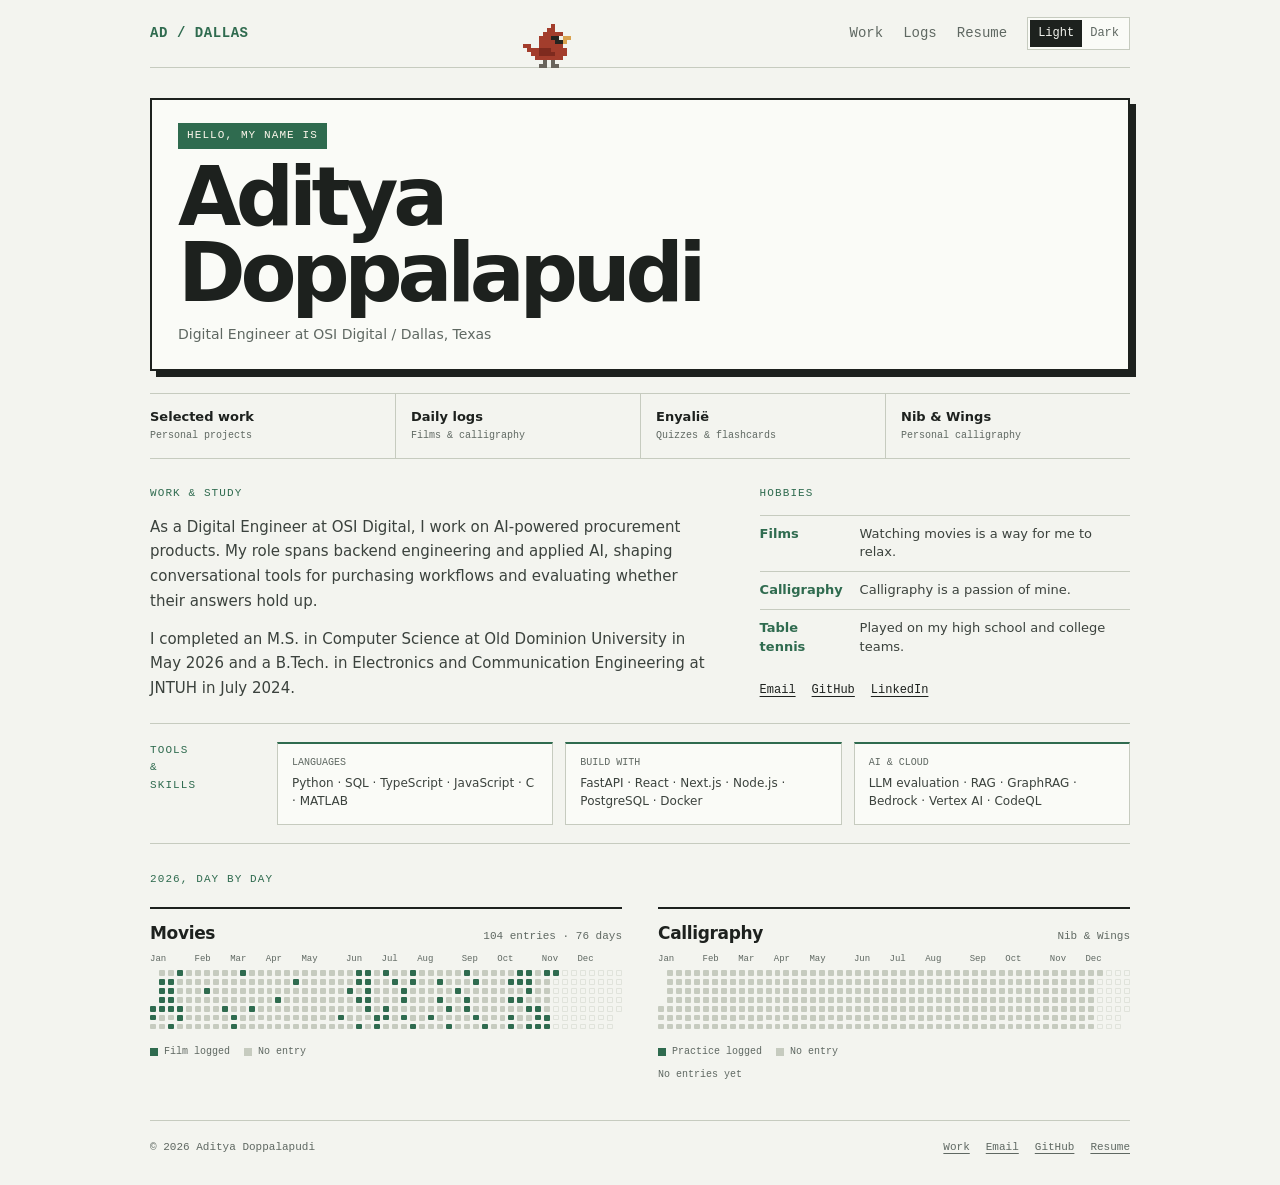
==== commit eb22e3d0: "Tidy about page copy and empty the calligraphy log Drop the Studied box from the nameplate and make " ====
--- a/index.html
+++ b/index.html
@@ -19,7 +19,7 @@
       }
     })();
   </script>
-  <link rel="stylesheet" href="style.css">
+  <link rel="stylesheet" href="assets/css/style.css?v=2">
   <style>
     :root {
       --background: #f3f4ef;
@@ -83,7 +83,7 @@
     .palette-swatch { width:9px; height:9px; border-radius:50%; background:var(--swatch); box-shadow:0 0 0 1px color-mix(in srgb,var(--text) 18%, transparent); }
     .palette-choice[data-dark-palette-choice] { display:inline-flex; }
 
-    .nameplate { position:relative; display:grid; grid-template-columns:minmax(0,1.35fr) minmax(250px,.75fr); gap:34px; align-items:center; margin:30px 0 0; padding:23px 26px 24px; border:2px solid var(--text); background:var(--surface); box-shadow:6px 6px 0 var(--text); }
+    .nameplate { position:relative; display:grid; grid-template-columns:minmax(0,1fr); gap:34px; align-items:center; margin:30px 0 0; padding:23px 26px 24px; border:2px solid var(--text); background:var(--surface); box-shadow:6px 6px 0 var(--text); }
     .nameplate > div,.quick-facts { min-width:0; }
     .hello { display:inline-block; margin:0 0 10px; padding:4px 9px; background:var(--accent); color:#fff8ed; font-size:11px; letter-spacing:.1em; text-transform:uppercase; }
     .nameplate h1 { margin:0; font:750 clamp(2.8rem,6.6vw,5.1rem)/.94 var(--sans); letter-spacing:-.065em; }
@@ -101,7 +101,7 @@
     .site-index .index-label { color:var(--accent); }
 
     .site-map { display:grid; grid-template-columns:repeat(4,minmax(0,1fr)); margin:22px 0 0; border-top:1px solid var(--border); border-bottom:1px solid var(--border); }
-    .site-map a { display:grid; grid-template-columns:25px 1fr; gap:8px; min-height:64px; align-content:center; padding:10px 13px 10px 0; color:var(--text); text-decoration:none; }
+    .site-map a { display:grid; grid-template-columns:minmax(0,1fr); gap:8px; min-height:64px; align-content:center; padding:10px 13px 10px 0; color:var(--text); text-decoration:none; }
     .site-map a + a { padding-left:15px; border-left:1px solid var(--border); }
     .site-map a:hover .map-title { color:var(--accent); }
     .map-number { color:var(--accent); font:10px var(--mono); }
@@ -110,7 +110,7 @@
 
     .about-grid { display:grid; grid-template-columns:minmax(0,1.2fr) minmax(260px,.8fr); gap:54px; padding:26px 0 22px; }
     .section-label { margin:0 0 12px; color:var(--accent); font-size:11px; letter-spacing:.1em; text-transform:uppercase; }
-    .bio p { max-width:64ch; margin:0 0 13px; color:var(--prose); font:15px/1.65 var(--sans); }
+    .bio p:not(.section-label) { max-width:64ch; margin:0 0 13px; color:var(--prose); font:15px/1.65 var(--sans); }
     .bio p:last-of-type { margin-bottom:0; }
     .study-list { margin-top:5px; border-top:1px dotted var(--border); }
     .study-entry { display:grid; grid-template-columns:70px minmax(0,1fr); gap:12px; padding:10px 0; border-bottom:1px dotted var(--border); }
@@ -132,7 +132,7 @@
 
     .daily-logs { padding:27px 0 16px; }
     .logs-heading { display:flex; flex-wrap:wrap; align-items:baseline; justify-content:space-between; gap:8px; margin-bottom:18px; }
-    .logs-heading h2 { margin:0; font:600 20px/1.25 var(--sans); letter-spacing:-.03em; }
+    .logs-heading h2 { margin:0; color:var(--accent); font:400 11px/1.6 var(--mono); letter-spacing:.1em; text-transform:uppercase; }
     .logs-heading p { margin:0; color:var(--muted); font-size:11px; }
     .logs-columns { display:grid; grid-template-columns:repeat(2,minmax(0,1fr)); gap:36px; }
     .daily-log { min-width:0; padding-top:13px; border-top:2px solid var(--text); }
@@ -194,7 +194,7 @@
       <nav class="header-actions" aria-label="Main navigation">
         <a href="work/">Work</a>
         <a href="#daily-logs">Logs</a>
-        <a href="resume.pdf" target="_blank" rel="noopener">Resume</a>
+        <a href="assets/files/resume.pdf" target="_blank" rel="noopener">Resume</a>
         <button class="theme-toggle" type="button" aria-label="Toggle color theme"><span data-theme-option="light">Light</span><span data-theme-option="dark">Dark</span></button>
       </nav>
     </header>
@@ -211,32 +211,26 @@
           <h1 id="page-title">Aditya<br>Doppalapudi</h1>
           <p class="role">Digital Engineer at OSI Digital <span aria-hidden="true">/</span> Dallas, Texas</p>
         </div>
-        <ul class="quick-facts" aria-label="A few current details">
-          <li><b>Studied</b><span>M.S. Computer Science, ODU, 2026</span></li>
-        </ul>
       </section>
 
       <nav class="site-map" aria-label="Explore the site">
-        <a href="work/"><span class="map-number">01</span><span><span class="map-title">Selected work</span><span class="map-note">Six projects</span></span></a>
-        <a href="#daily-logs"><span class="map-number">02</span><span><span class="map-title">Daily logs</span><span class="map-note">Films &amp; calligraphy</span></span></a>
-        <a href="https://adidoppalapudi.github.io/enyalie/"><span class="map-number">03</span><span><span class="map-title">Enyalië</span><span class="map-note">Elvish flashcards</span></span></a>
-        <a href="https://nibs-and-wings.duckdns.org/" target="_blank" rel="noopener"><span class="map-number">04</span><span><span class="map-title">Nib &amp; Wings</span><span class="map-note">Calligraphy archive ↗</span></span></a>
+        <a href="work/"><span><span class="map-title">Selected work</span><span class="map-note">Personal projects</span></span></a>
+        <a href="#daily-logs"><span><span class="map-title">Daily logs</span><span class="map-note">Films &amp; calligraphy</span></span></a>
+        <a href="https://adidoppalapudi.github.io/enyalie/"><span><span class="map-title">Enyalië</span><span class="map-note">Quizzes &amp; flashcards</span></span></a>
+        <a href="https://nibs-and-wings.duckdns.org/" target="_blank" rel="noopener"><span><span class="map-title">Nib &amp; Wings</span><span class="map-note">Personal calligraphy</span></span></a>
       </nav>
 
       <section class="about-grid" aria-label="About Aditya">
         <div class="bio">
           <p class="section-label">Work &amp; study</p>
           <p>As a Digital Engineer at OSI Digital, I work on AI-powered procurement products. My role spans backend engineering and applied AI, shaping conversational tools for purchasing workflows and evaluating whether their answers hold up.</p>
-          <div class="study-list" aria-label="Education">
-            <div class="study-entry"><time datetime="2026-05">May 2026</time><p>M.S. in Computer Science at Old Dominion University, where I focused on applied AI and software security.</p></div>
-            <div class="study-entry"><time datetime="2024-07">July 2024</time><p>B.Tech. in Electronics and Communication Engineering at JNTUH.</p></div>
-          </div>
+          <p>I completed an M.S. in Computer Science at Old Dominion University in May 2026 and a B.Tech. in Electronics and Communication Engineering at JNTUH in July 2024.</p>
         </div>
         <div class="personal">
           <p class="section-label">Hobbies</p>
           <ul class="hobbies">
-            <li><b>Films</b><span>104 movies watched so far in 2026.</span></li>
-            <li><b>Calligraphy</b><span>Practice images uploaded in <a href="https://nibs-and-wings.duckdns.org/" target="_blank" rel="noopener">Nib &amp; Wings</a>.</span></li>
+            <li><b>Films</b><span>Watching movies is a way for me to relax.</span></li>
+            <li><b>Calligraphy</b><span>Calligraphy is a passion of mine.</span></li>
             <li><b>Table tennis</b><span>Played on my high school and college teams.</span></li>
           </ul>
           <div class="links"><a href="mailto:aditya.doppalapudi@gmail.com">Email</a><a href="https://github.com/adidoppalapudi" target="_blank" rel="noopener">GitHub</a><a href="https://www.linkedin.com/in/adityadoppalapudi/" target="_blank" rel="noopener">LinkedIn</a></div>
@@ -244,14 +238,14 @@
       </section>
 
       <section class="skills" aria-label="Skills">
-        <h2><span>Tools</span><span>&amp;</span><span>topics</span></h2>
+        <h2><span>Tools</span><span>&amp;</span><span>skills</span></h2>
         <div class="skill-group"><h3>Languages</h3><p>Python · SQL · TypeScript · JavaScript · C · MATLAB</p></div>
         <div class="skill-group"><h3>Build with</h3><p>FastAPI · React · Next.js · Node.js · PostgreSQL · Docker</p></div>
         <div class="skill-group"><h3>AI &amp; cloud</h3><p>LLM evaluation · RAG · GraphRAG · Bedrock · Vertex AI · CodeQL</p></div>
       </section>
 
       <section class="daily-logs" id="daily-logs" aria-labelledby="logs-heading">
-        <div class="logs-heading"><h2 id="logs-heading">off-duty</h2><p>2026 · Each square is one day</p></div>
+        <div class="logs-heading"><h2 id="logs-heading">2026, day by day</h2></div>
         <div class="logs-columns">
           <section class="daily-log" aria-labelledby="movie-log-heading">
             <div class="log-heading"><h3 id="movie-log-heading">Movies</h3><span>104 entries · <span id="movie-day-count">76</span> days</span></div>
@@ -261,9 +255,9 @@
           </section>
           <section class="daily-log" aria-labelledby="calligraphy-log-heading">
             <div class="log-heading"><h3 id="calligraphy-log-heading">Calligraphy</h3><span>Nib &amp; Wings</span></div>
-            <div class="log-scroll"><div class="log-months" data-months aria-hidden="true"></div><div class="log-grid" id="calligraphy-log" role="group" aria-label="Calligraphy upload dates in 2026; sample dates"></div></div>
-            <p class="log-caption"><span><i></i>Uploaded practice</span><span><i class="empty"></i>No upload</span></p>
-            <p class="log-note">Sample dates · upload sync pending</p>
+            <div class="log-scroll"><div class="log-months" data-months aria-hidden="true"></div><div class="log-grid" id="calligraphy-log" role="group" aria-label="Calligraphy practice dates in 2026"></div></div>
+            <p class="log-caption"><span><i></i>Practice logged</span><span><i class="empty"></i>No entry</span></p>
+            <p class="log-note">No entries yet</p>
           </section>
         </div>
       </section>
@@ -271,7 +265,7 @@
 
     <footer class="site-footer">
       <span>© 2026 Aditya Doppalapudi</span>
-      <div><a href="work/">Work</a><a href="mailto:aditya.doppalapudi@gmail.com">Email</a><a href="https://github.com/adidoppalapudi" target="_blank" rel="noopener">GitHub</a><a href="resume.pdf" target="_blank" rel="noopener">Resume</a></div>
+      <div><a href="work/">Work</a><a href="mailto:aditya.doppalapudi@gmail.com">Email</a><a href="https://github.com/adidoppalapudi" target="_blank" rel="noopener">GitHub</a><a href="assets/files/resume.pdf" target="_blank" rel="noopener">Resume</a></div>
     </footer>
   </div>
 
@@ -312,7 +306,7 @@
     updatePaletteChoices();
     updateThemeToggle();
   </script>
-  <script src="activity-logs.js?v=2" defer></script>
-  <script src="bird.js" defer></script>
+  <script src="assets/js/activity-logs.js?v=2" defer></script>
+  <script src="assets/js/bird.js" defer></script>
 </body>
 </html>
--- a/assets/css/style.css
+++ b/assets/css/style.css
@@ -0,0 +1,689 @@
+:root {
+  --background: #f3f4ef;
+  --surface: #fafbf7;
+  --border: #c6cbbf;
+  --text: #1d211e;
+  --prose: #3b423d;
+  --muted: #5f6862;
+  --accent: #2f6b4f;
+
+  --mono: ui-monospace, SFMono-Regular, Consolas, monospace;
+  --sans: system-ui, -apple-system, "Segoe UI", Roboto, Helvetica, Arial, sans-serif;
+}
+
+:root[data-theme="dark"] {
+  --background: #0f1311;
+  --surface: #161b18;
+  --border: #2c3530;
+  --text: #e6ebe7;
+  --prose: #c2cbc5;
+  --muted: #94a099;
+  --accent: #7cc4a0;
+}
+
+:root[data-theme="dark"][data-palette="amber"] {
+  --background: #1b1712;
+  --surface: #282117;
+  --border: #4d3b24;
+  --text: #f7ead2;
+  --prose: #dfceb2;
+  --muted: #ad9977;
+  --accent: #ffbd45;
+}
+
+:root[data-theme="dark"][data-palette="night"] {
+  --background: #091211;
+  --surface: #101c1b;
+  --border: #203633;
+  --text: #d6eeee;
+  --prose: #b1cbca;
+  --muted: #819c9b;
+  --accent: #31d8c2;
+}
+
+* {
+  box-sizing: border-box;
+}
+
+html {
+  scroll-behavior: smooth;
+}
+
+body {
+  margin: 0;
+  overflow-x: clip;
+  background: var(--background);
+  color: var(--text);
+  font: 14px/1.65 var(--mono);
+  transition: background 180ms ease, color 180ms ease;
+}
+
+a {
+  color: inherit;
+  text-underline-offset: 3px;
+}
+
+.page {
+  width: min(980px, calc(100% - 40px));
+  margin: auto;
+}
+
+.site-header {
+  min-height: 68px;
+  display: flex;
+  align-items: center;
+  justify-content: space-between;
+  gap: 20px;
+  border-bottom: 1px solid var(--border);
+}
+
+.brand,
+.header-actions a {
+  text-decoration: none;
+}
+
+.brand {
+  color: var(--accent);
+  font-weight: 700;
+}
+
+.header-actions {
+  display: flex;
+  align-items: center;
+  gap: 18px;
+}
+
+.header-actions a,
+.site-footer {
+  color: var(--muted);
+}
+
+.header-actions a:hover,
+.site-footer a:hover,
+.contact a:hover,
+.links a:hover,
+.project-meta a:hover {
+  color: var(--accent);
+}
+
+.theme-toggle {
+  display: flex;
+  padding: 2px;
+  border: 1px solid var(--border);
+  background: var(--surface);
+  color: var(--muted);
+  font: inherit;
+  font-size: 12px;
+  cursor: pointer;
+}
+
+.theme-toggle span {
+  padding: 4px 9px;
+}
+
+:root:not([data-theme="dark"]) .theme-toggle [data-theme-option="light"],
+:root[data-theme="dark"] .theme-toggle [data-theme-option="dark"] {
+  background: var(--text);
+  color: var(--background);
+}
+
+.theme-toggle:hover {
+  border-color: var(--accent);
+}
+
+.palette-picker {
+  display: none;
+  justify-content: flex-end;
+  align-items: center;
+  flex-wrap: wrap;
+  gap: 7px;
+  margin: 14px 0 0;
+}
+
+:root[data-theme="dark"] .palette-picker {
+  display: flex;
+}
+
+.palette-choice {
+  display: inline-flex;
+  align-items: center;
+  gap: 7px;
+  padding: 5px 8px;
+  border: 1px solid transparent;
+  border-radius: 2px;
+  background: transparent;
+  color: var(--muted);
+  font: 10px var(--mono);
+  cursor: pointer;
+}
+
+.palette-choice:hover,
+.palette-choice[aria-pressed="true"] {
+  border-color: var(--border);
+  background: var(--surface);
+  color: var(--text);
+}
+
+.palette-swatch {
+  width: 9px;
+  height: 9px;
+  border-radius: 50%;
+  background: var(--swatch);
+  box-shadow: 0 0 0 1px color-mix(in srgb, var(--text) 18%, transparent);
+}
+
+.intro {
+  display: grid;
+  grid-template-columns: 1.5fr 1fr;
+  gap: 60px;
+  padding: 72px 0 64px;
+}
+
+.eyebrow,
+.project-num {
+  color: var(--accent);
+  font-size: 12px;
+}
+
+.eyebrow {
+  margin: 0;
+}
+
+h1 {
+  margin: 12px 0 20px;
+  font: 700 clamp(2rem, 4.4vw, 3.1rem)/1.08 var(--sans);
+  letter-spacing: -0.035em;
+}
+
+h1 span {
+  display: block;
+  color: var(--muted);
+  font-weight: 400;
+}
+
+.lede,
+.project-body p {
+  margin: 0;
+  color: var(--prose);
+  font: 16px/1.6 var(--sans);
+}
+
+.lede {
+  max-width: 54ch;
+}
+
+.links {
+  display: flex;
+  flex-wrap: wrap;
+  gap: 18px;
+  margin-top: 24px;
+  font-size: 13px;
+}
+
+.facts {
+  align-self: end;
+  margin: 0;
+  padding: 16px 20px;
+  border: 1px solid var(--border);
+  background: var(--surface);
+  font-size: 13px;
+}
+
+.facts div {
+  display: flex;
+  justify-content: space-between;
+  gap: 20px;
+  padding: 7px 0;
+  border-bottom: 1px solid var(--border);
+}
+
+.facts div:last-child {
+  border: 0;
+}
+
+.facts dt {
+  color: var(--muted);
+}
+
+.facts dd {
+  margin: 0;
+  text-align: right;
+}
+
+.projects,
+.coursework,
+.contact {
+  border-top: 1px solid var(--border);
+  padding: 25px 0 0;
+}
+
+h2 {
+  margin: 0 0 18px;
+  font-size: 14px;
+  font-weight: 500;
+}
+
+.project {
+  display: grid;
+  grid-template-columns: 2.75rem minmax(0, 1fr) auto;
+  column-gap: 18px;
+  padding: 24px 0;
+  border-top: 1px solid var(--border);
+}
+
+.project:first-child {
+  border-top: 0;
+  padding-top: 6px;
+}
+
+.project-num,
+.project-meta {
+  padding-top: 5px;
+}
+
+.project h3 {
+  margin: 0 0 6px;
+  font: 700 22px/1.2 var(--sans);
+  letter-spacing: -0.02em;
+}
+
+.project-body p {
+  max-width: 64ch;
+}
+
+.project-body .project-result {
+  max-width: none;
+  margin: 0 0 8px;
+  color: var(--accent);
+  font: 12px/1.5 var(--mono);
+}
+
+.tags {
+  display: flex;
+  flex-wrap: wrap;
+  gap: 4px 16px;
+  margin: 12px 0 0;
+  padding: 0;
+  list-style: none;
+}
+
+.tags,
+.project-meta,
+.coursework ul {
+  color: var(--muted);
+  font-size: 12px;
+}
+
+.project-meta {
+  display: flex;
+  flex-direction: column;
+  align-items: flex-end;
+  gap: 4px;
+  min-width: 9.5rem;
+}
+
+.project-meta a,
+.contact a {
+  color: var(--text);
+}
+
+.project-links {
+  display: flex;
+  gap: 14px;
+}
+
+.contact {
+  margin-top: 28px;
+}
+
+.contact p {
+  margin: 0;
+  color: var(--muted);
+  font-size: 12px;
+}
+
+.coursework {
+  margin-top: 8px;
+}
+
+.coursework ul {
+  display: grid;
+  grid-template-columns: repeat(3, 1fr);
+  gap: 6px 24px;
+  padding: 0;
+  margin: 0;
+  list-style: none;
+}
+
+.coursework b {
+  color: var(--text);
+  font-weight: 500;
+}
+
+.site-footer {
+  display: flex;
+  justify-content: space-between;
+  gap: 20px;
+  margin-top: 28px;
+  padding: 24px 0 35px;
+  border-top: 1px solid var(--border);
+  font-size: 12px;
+}
+
+.site-footer div {
+  display: flex;
+  flex-wrap: wrap;
+  gap: 18px;
+}
+
+@media (max-width: 760px) {
+  .site-header {
+    flex-wrap: wrap;
+    gap: 12px;
+    padding: 12px 0;
+  }
+
+  .site-header.bird-perch-room {
+    padding-bottom: 52px;
+  }
+
+  .header-actions {
+    flex-wrap: wrap;
+    gap: 8px 12px;
+  }
+
+  .page {
+    width: min(100% - 32px, 980px);
+  }
+
+  .intro,
+  .coursework ul {
+    grid-template-columns: 1fr;
+  }
+
+  .intro {
+    gap: 30px;
+    padding: 52px 0;
+  }
+
+  .facts {
+    max-width: 440px;
+  }
+
+  .palette-picker {
+    justify-content: flex-start;
+    margin-top: 10px;
+  }
+
+  .palette-choice {
+    padding: 5px 6px;
+    font-size: 9px;
+  }
+
+  .project {
+    grid-template-columns: 2rem minmax(0, 1fr);
+    column-gap: 12px;
+  }
+
+  .project-meta {
+    grid-column: 2;
+    flex-direction: row;
+    justify-content: space-between;
+    min-width: 0;
+    padding-top: 12px;
+  }
+
+  .site-footer {
+    display: block;
+  }
+
+  .site-footer div {
+    margin-top: 14px;
+  }
+}
+
+/* Bird: sits on the page's horizontal lines and can be dragged. */
+.page {
+  position: relative;
+}
+
+.bird {
+  position: absolute;
+  z-index: 3;
+  cursor: grab;
+  touch-action: none;
+  user-select: none;
+  transform-origin: 50% 100%;
+}
+
+.bird.dragging {
+  cursor: grabbing;
+}
+
+.bird canvas {
+  display: block;
+  width: 100%;
+  height: 100%;
+  image-rendering: pixelated;
+  animation: bob 2.6s ease-in-out infinite;
+}
+
+.bird.dragging canvas,
+.bird.falling canvas {
+  animation: flap 0.18s steps(2) infinite;
+}
+
+.bird.landed {
+  animation: land 0.22s ease-out;
+}
+
+.bird-note {
+  position: absolute;
+  left: 70%;
+  top: -14px;
+  color: var(--accent);
+  font-size: 13px;
+  opacity: 0;
+  pointer-events: none;
+}
+
+.bird-note.show {
+  animation: note 1.1s ease-out;
+}
+
+@keyframes bob {
+  0%, 100% { transform: translateY(0); }
+  50% { transform: translateY(-2px); }
+}
+
+@keyframes flap {
+  0% { transform: translateY(-3px) rotate(-4deg); }
+  100% { transform: translateY(1px) rotate(3deg); }
+}
+
+@keyframes land {
+  0% { transform: scale(1.12, 0.82); }
+  100% { transform: scale(1, 1); }
+}
+
+@keyframes note {
+  0% { opacity: 0; transform: translate(0, 4px); }
+  25% { opacity: 1; }
+  100% { opacity: 0; transform: translate(10px, -14px); }
+}
+
+@media (prefers-reduced-motion: reduce) {
+  .bird canvas,
+  .bird.landed {
+    animation: none !important;
+  }
+}
+
+@media (prefers-reduced-motion: reduce) {
+  *,
+  *::before,
+  *::after {
+    scroll-behavior: auto !important;
+    transition: none !important;
+  }
+}
+
+/* About page (root). Shares the header, footer, toggle and bird with /work. */
+.about p {
+  margin: 0 0 18px;
+  color: var(--prose);
+  font: 16px/1.6 var(--sans);
+  max-width: 60ch;
+}
+
+.about h2 {
+  margin: 0 0 18px;
+}
+
+.about ul {
+  margin: 0;
+  padding: 0;
+  list-style: none;
+}
+
+/* A: letter */
+.letter {
+  padding: 72px 0 40px;
+}
+
+.letter h1 {
+  margin: 0 0 24px;
+}
+
+.letter-links,
+.sentence-links {
+  display: flex;
+  gap: 18px;
+  font: 13px/1.6 var(--mono);
+}
+
+.letter-index {
+  border-top: 1px solid var(--border);
+  padding: 25px 0 0;
+}
+
+.letter-index li a,
+.board-index li a {
+  display: grid;
+  grid-template-columns: 9.5rem minmax(0, 1fr);
+  gap: 18px;
+  padding: 12px 0;
+  border-top: 1px solid var(--border);
+  text-decoration: none;
+}
+
+.letter-index li:first-child a,
+.board-index li:first-child a {
+  border-top: 0;
+  padding-top: 0;
+}
+
+.li-name,
+.bi-name {
+  font: 600 16px/1.5 var(--sans);
+}
+
+.li-line,
+.bi-line,
+.si-line {
+  color: var(--muted);
+  font-size: 13px;
+}
+
+.letter-index a:hover .li-name,
+.board-index a:hover .bi-name,
+.sentence-index a:hover .si-name {
+  color: var(--accent);
+}
+
+/* B: status board */
+.board {
+  display: grid;
+  grid-template-columns: 1.5fr 1fr;
+  gap: 60px;
+  padding: 72px 0 56px;
+}
+
+.board h1 {
+  margin: 0 0 20px;
+}
+
+.board .facts {
+  align-self: start;
+}
+
+.board-index {
+  border-top: 1px solid var(--border);
+  padding: 25px 0 0;
+}
+
+/* C: one sentence */
+.sentence {
+  padding: 84px 0 56px;
+}
+
+.sentence h1 {
+  margin: 0;
+  max-width: 20ch;
+  font-size: clamp(2.1rem, 5.6vw, 4rem);
+  line-height: 1.04;
+}
+
+.sentence-index ul {
+  border-top: 1px solid var(--border);
+}
+
+.sentence-index li a {
+  display: grid;
+  grid-template-columns: minmax(0, 1fr) minmax(0, 1.6fr);
+  gap: 18px;
+  align-items: baseline;
+  padding: 18px 0;
+  border-bottom: 1px solid var(--border);
+  text-decoration: none;
+}
+
+.si-name {
+  font: 700 28px/1.15 var(--sans);
+  letter-spacing: -0.02em;
+}
+
+.sentence-bio {
+  display: grid;
+  grid-template-columns: 1fr 1fr;
+  gap: 60px;
+  padding: 48px 0 24px;
+}
+
+.sentence-bio p {
+  max-width: none;
+}
+
+@media (max-width: 760px) {
+  .letter,
+  .sentence {
+    padding-top: 52px;
+  }
+
+  .board,
+  .sentence-bio {
+    grid-template-columns: 1fr;
+    gap: 30px;
+  }
+
+  .board {
+    padding: 52px 0 40px;
+  }
+
+  .letter-index li a,
+  .board-index li a,
+  .sentence-index li a {
+    grid-template-columns: 1fr;
+    gap: 2px;
+  }
+}
